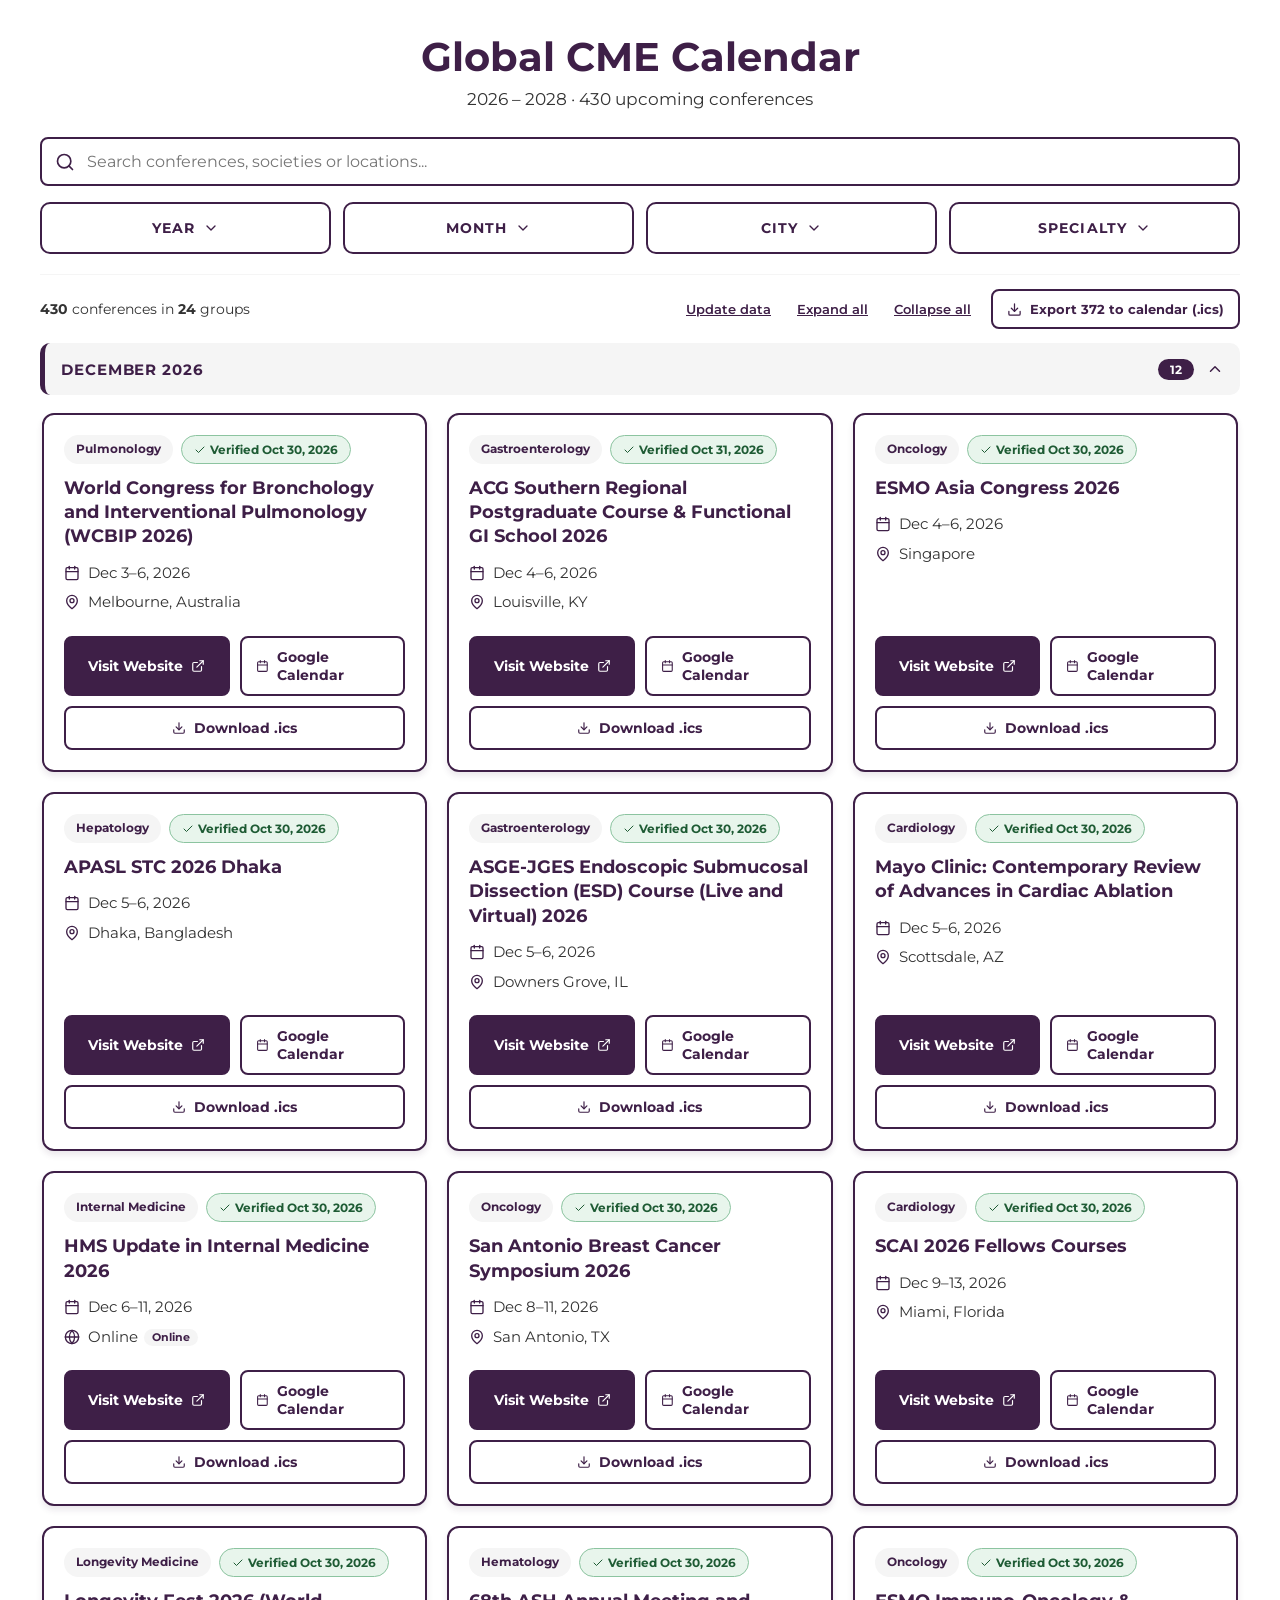
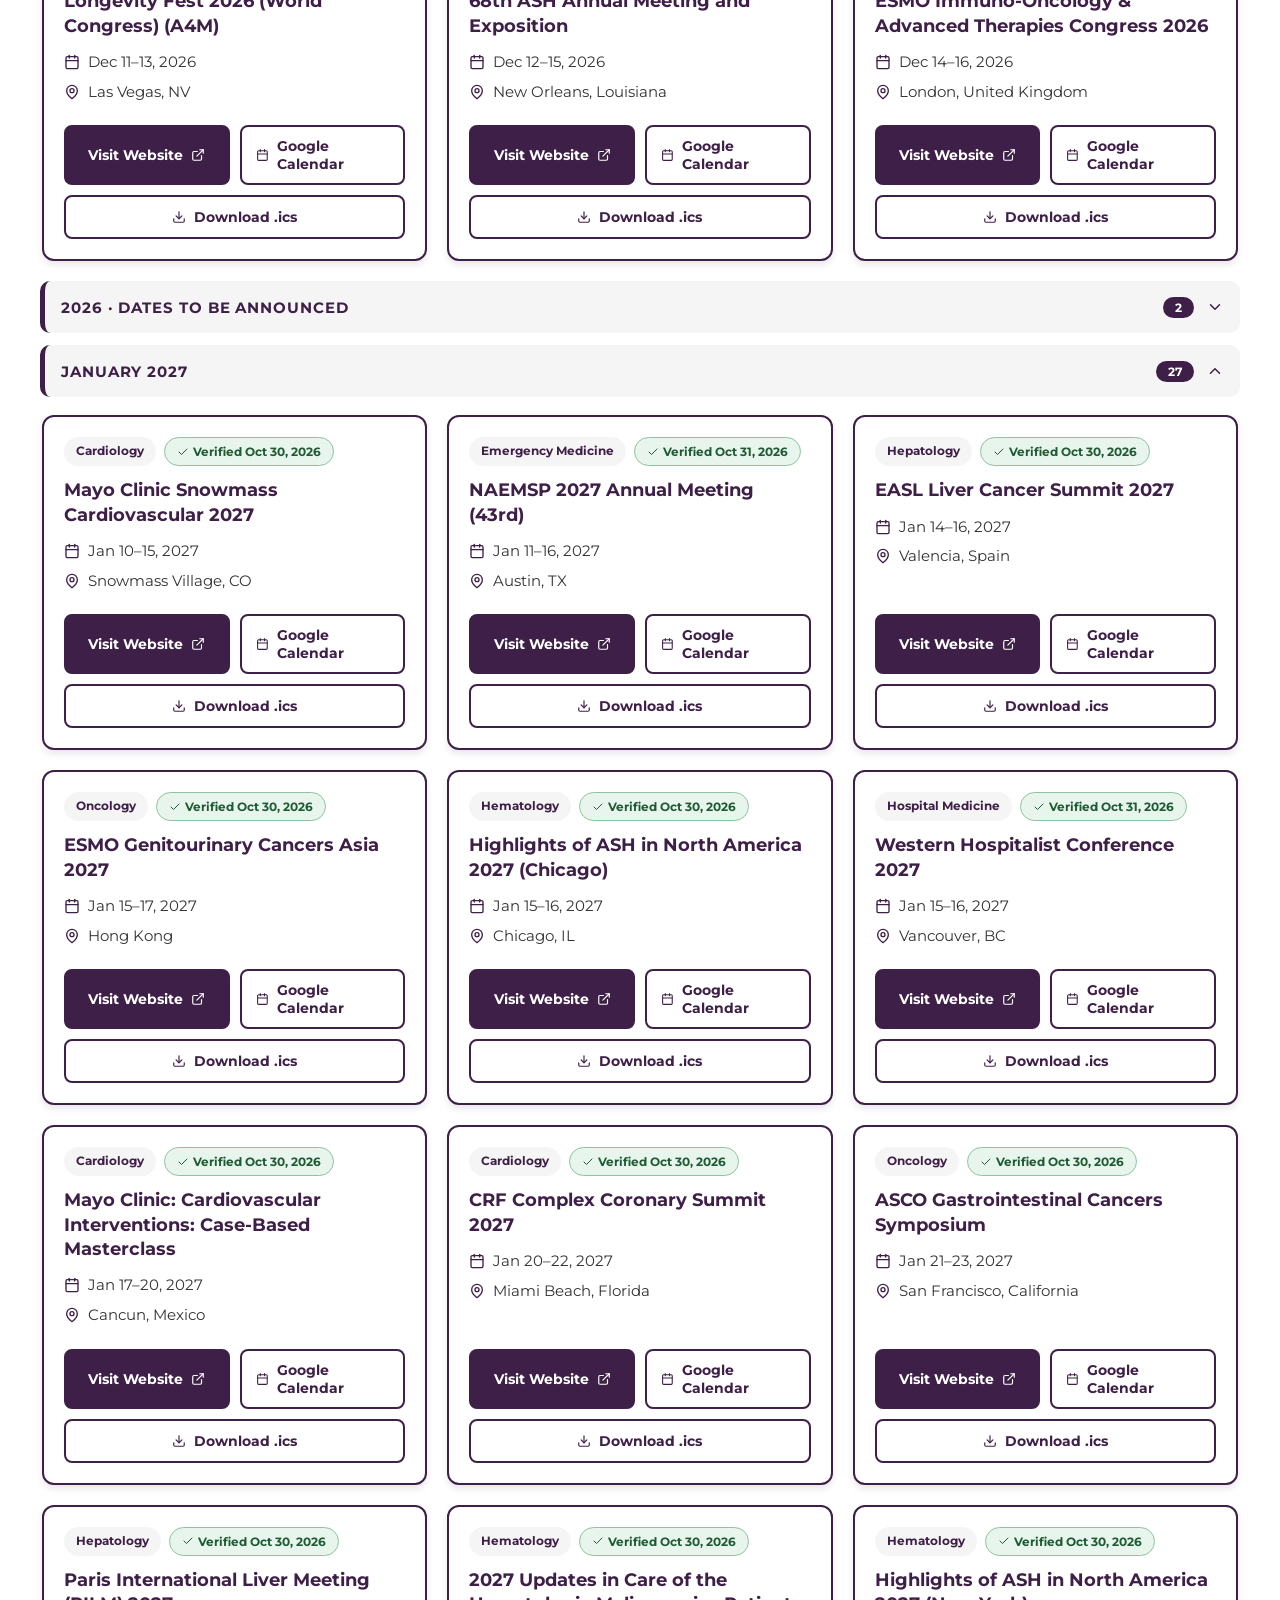
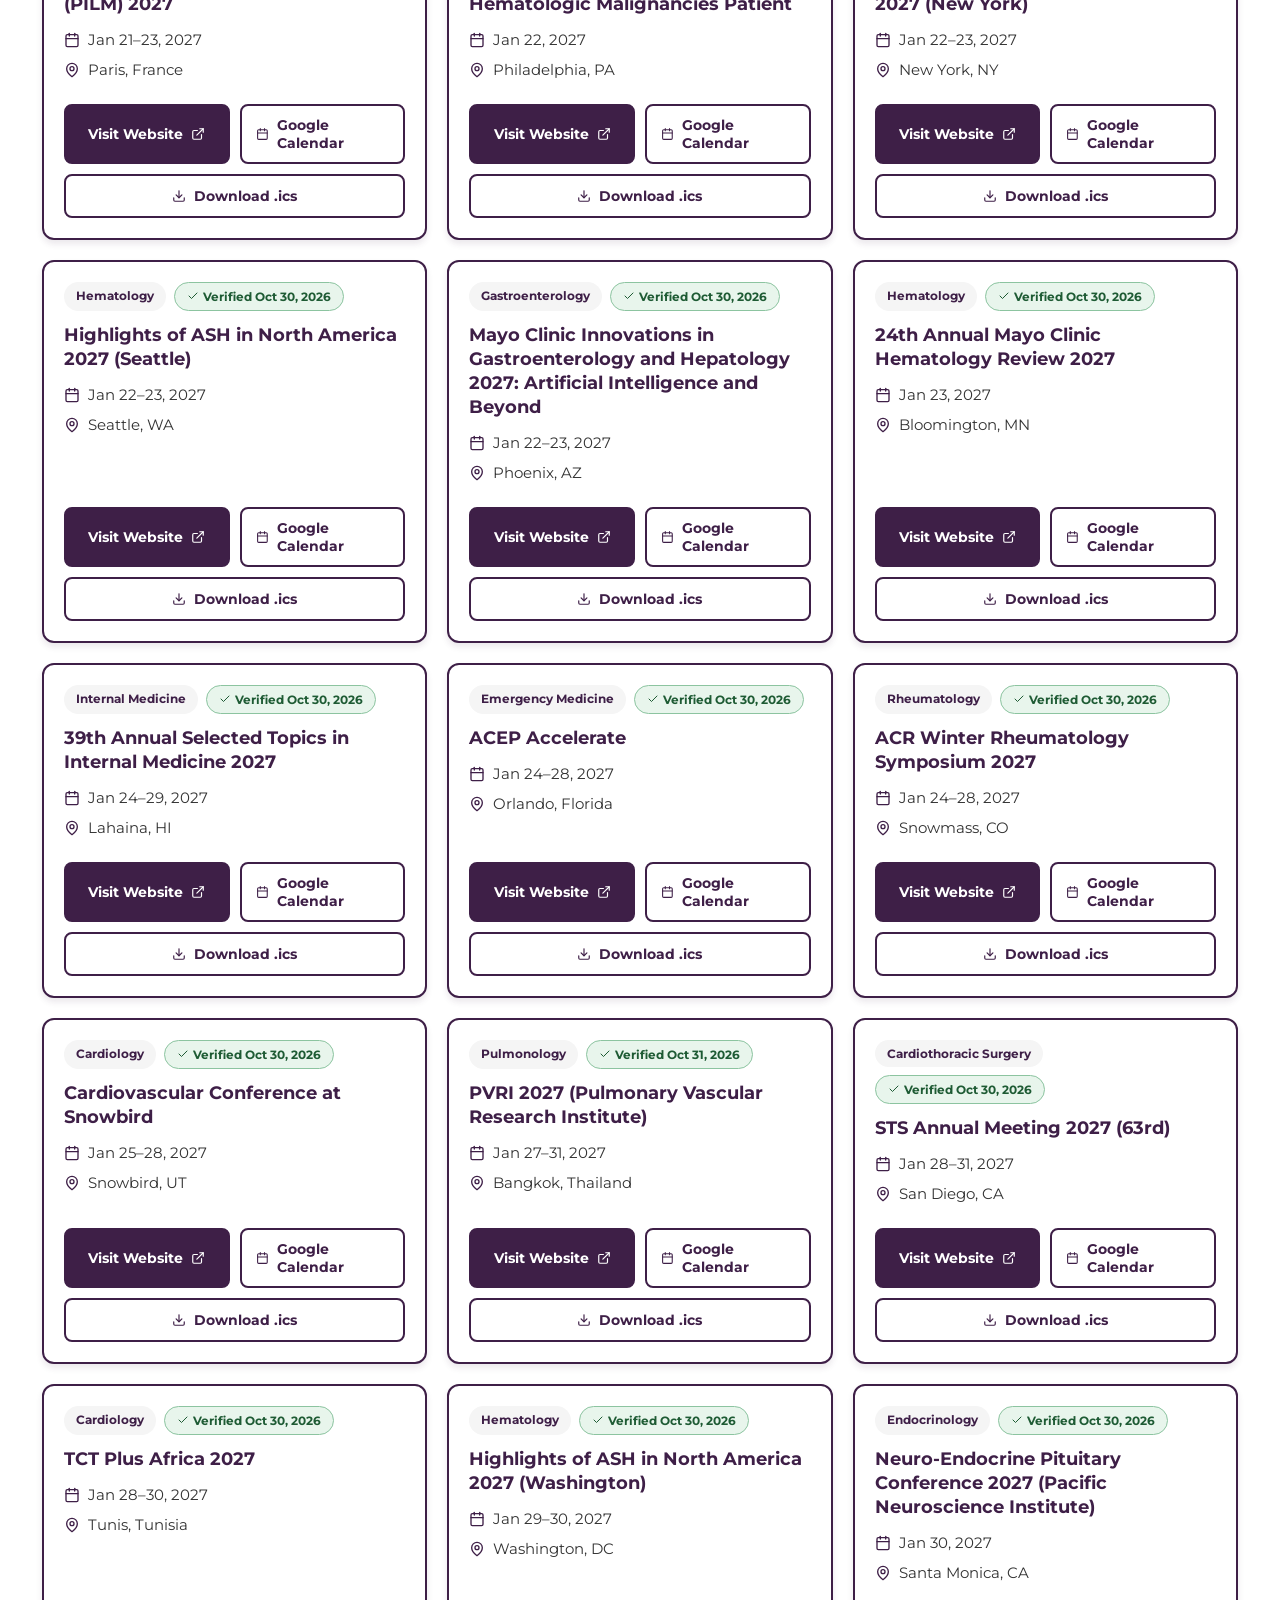
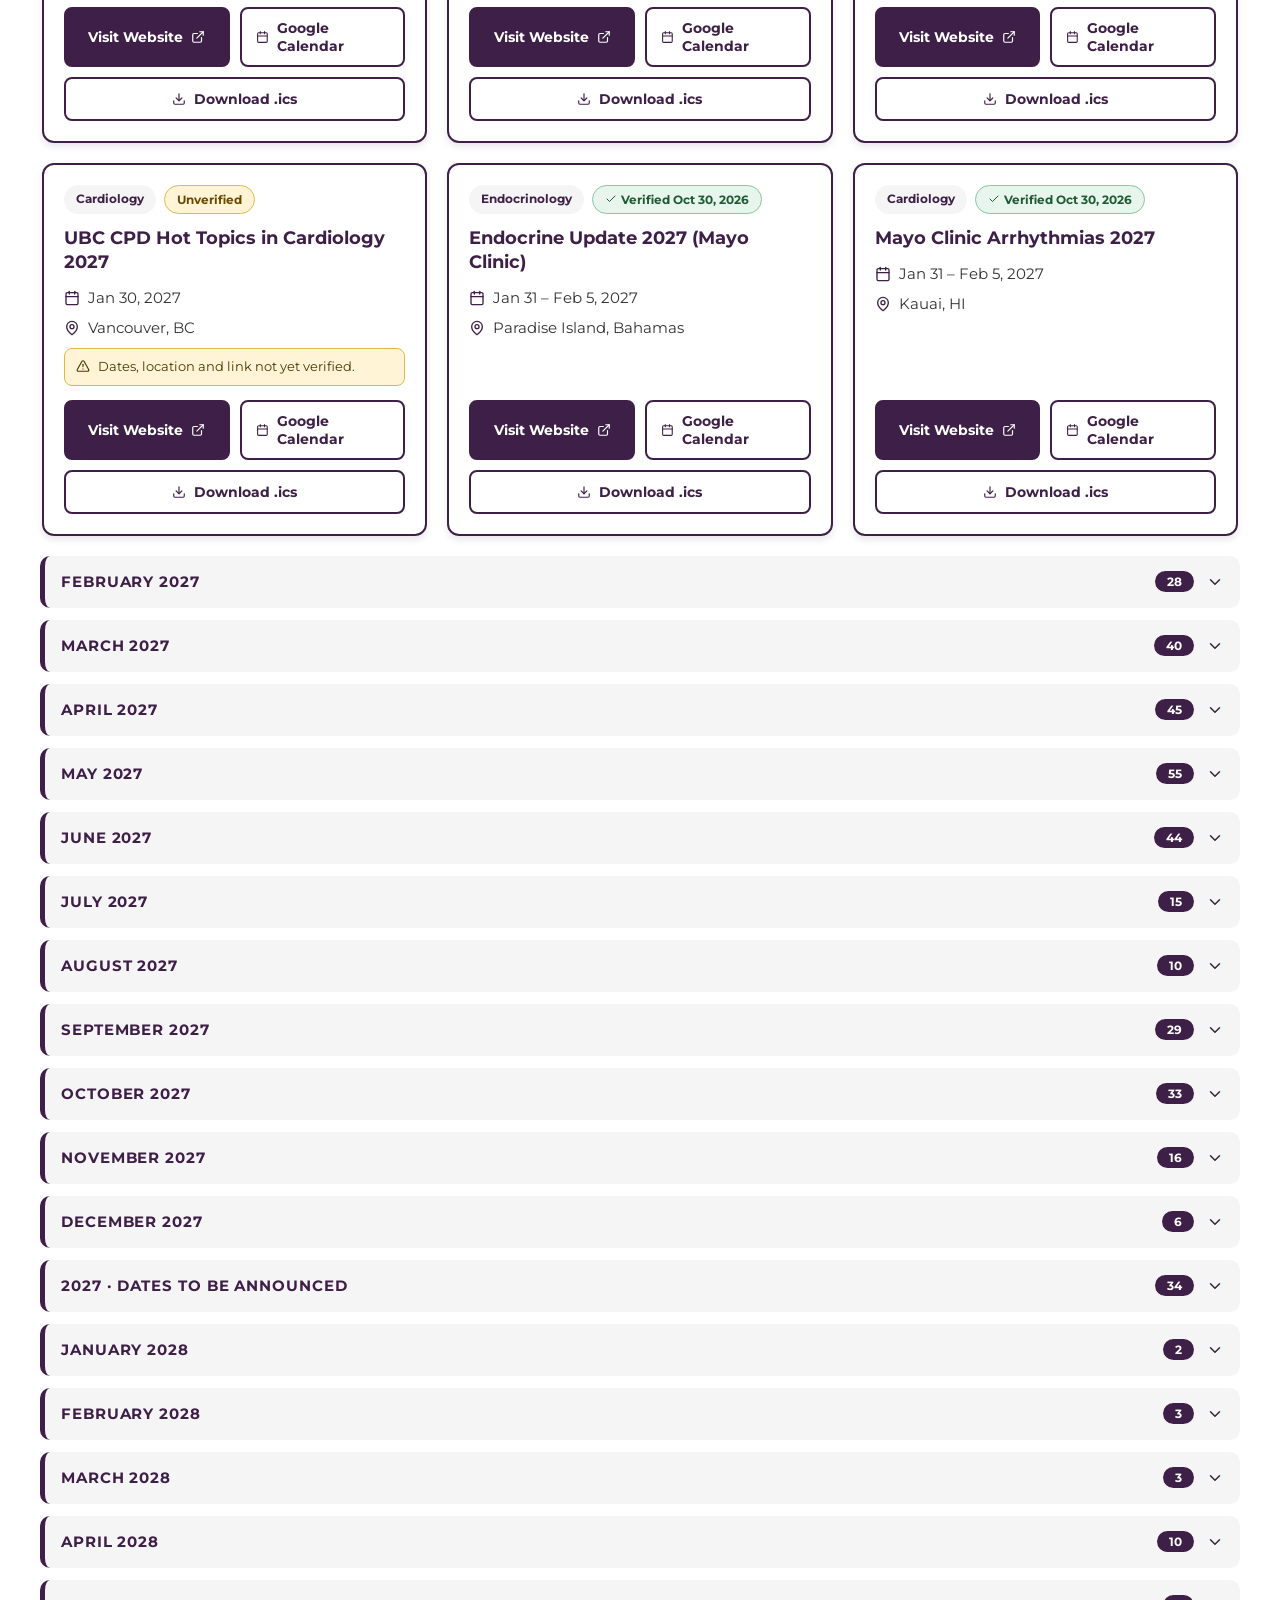
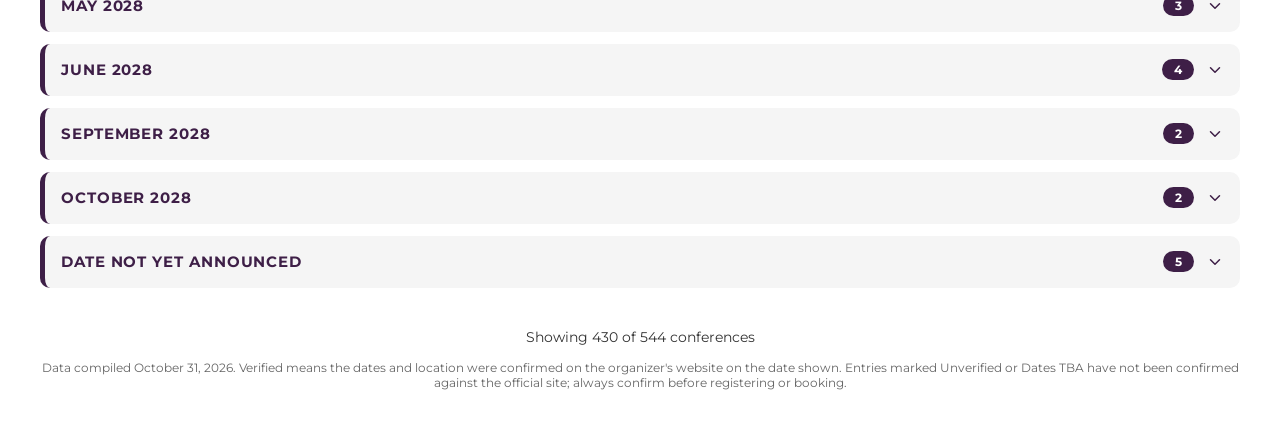
==== index.html @ 7f22928b "Initial PWA build, data compiled 2026-10-31 Co-Authored-By: Claude Sonnet 5.5 <noreply@anthropic.com" ====
<!doctype html>
<html lang="en"><head><meta charset="utf-8">
<meta name="viewport" content="width=device-width, initial-scale=1, viewport-fit=cover">
<title>Global CME Calendar</title>
<meta name="theme-color" content="#3E1F47">
<link rel="manifest" href="manifest.webmanifest">
<link rel="icon" href="icon-192.png">
<link rel="apple-touch-icon" href="icon-192.png">
<link rel="preconnect" href="https://fonts.googleapis.com"><link rel="preconnect" href="https://fonts.gstatic.com" crossorigin>
<link rel="stylesheet" href="https://fonts.googleapis.com/css2?family=Montserrat:wght@400;600;700&display=swap">
<style>html,body{margin:0;background:#fff}</style></head>
<body><div id="root"></div><script src="app.js?v=2026-10-31"></script>
<script>if('serviceWorker' in navigator){window.addEventListener('load',function(){navigator.serviceWorker.register('sw.js').catch(function(){})})}</script>
</body></html>
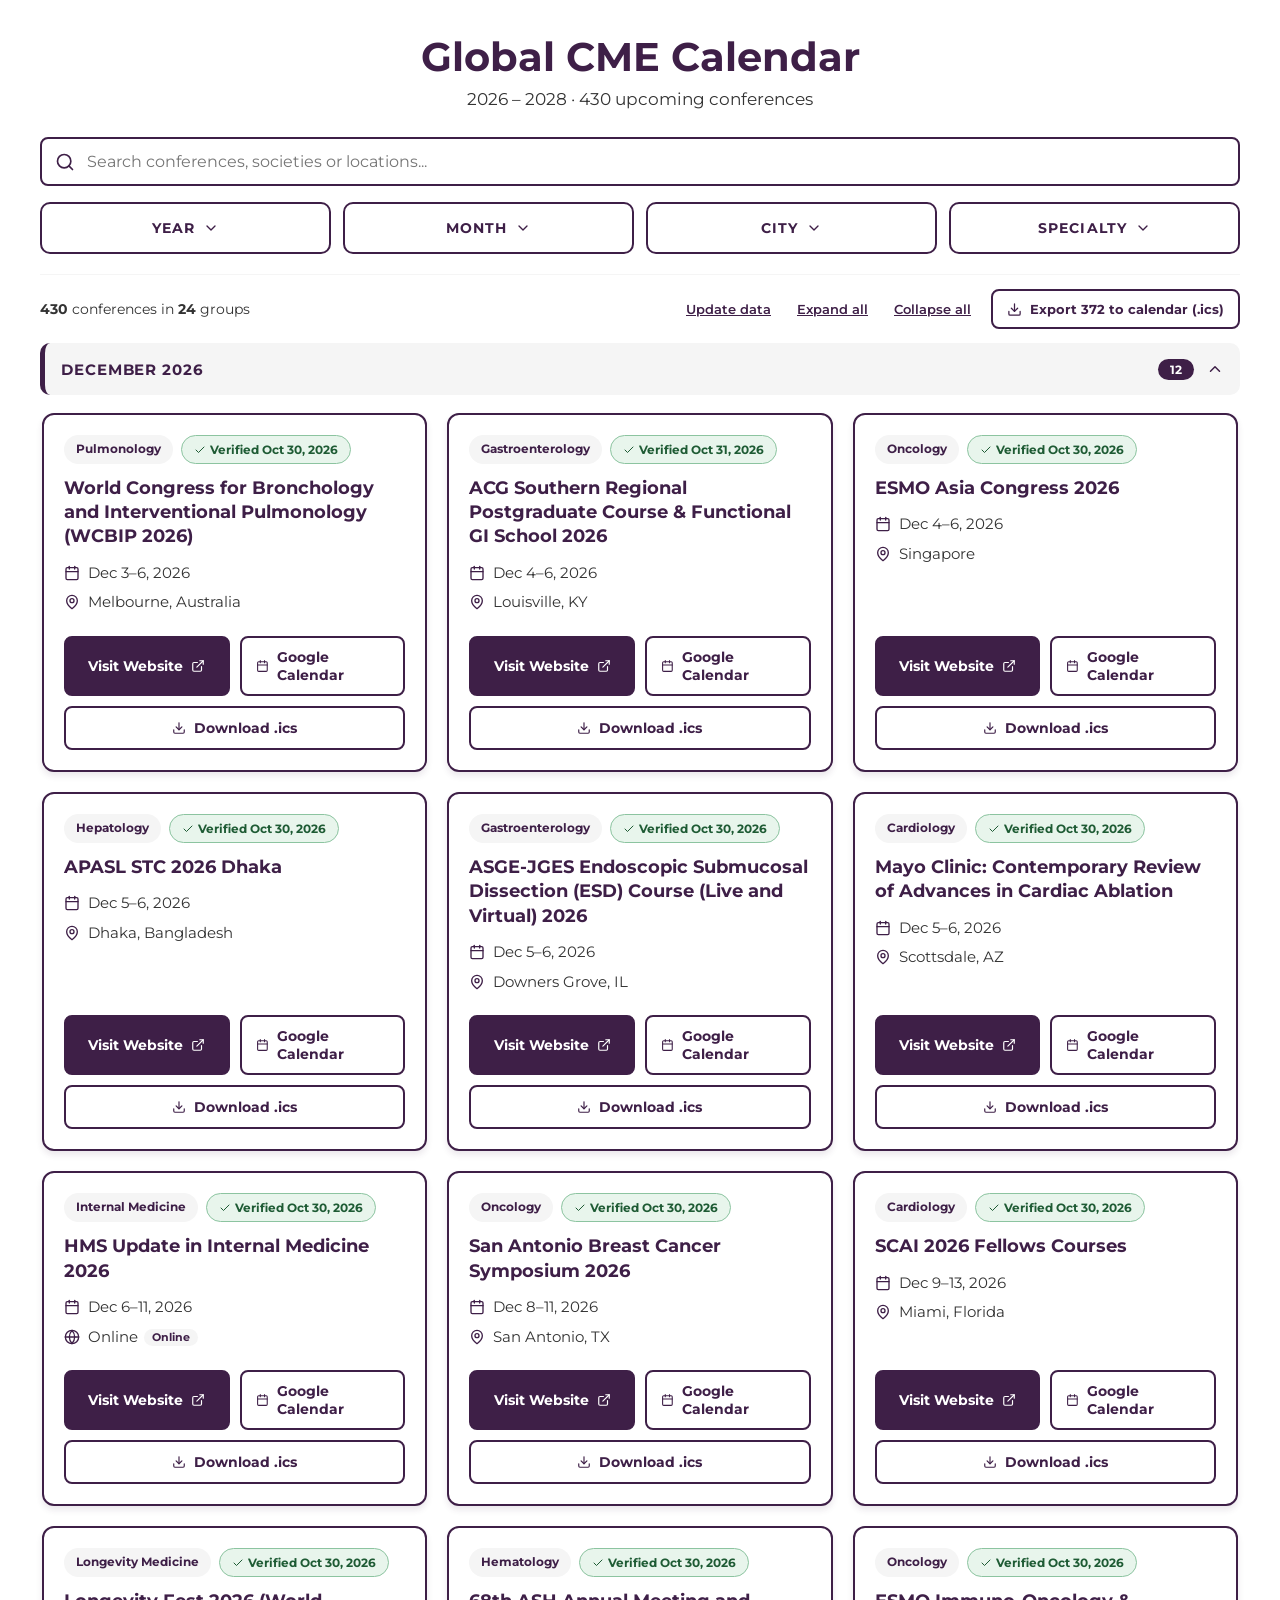
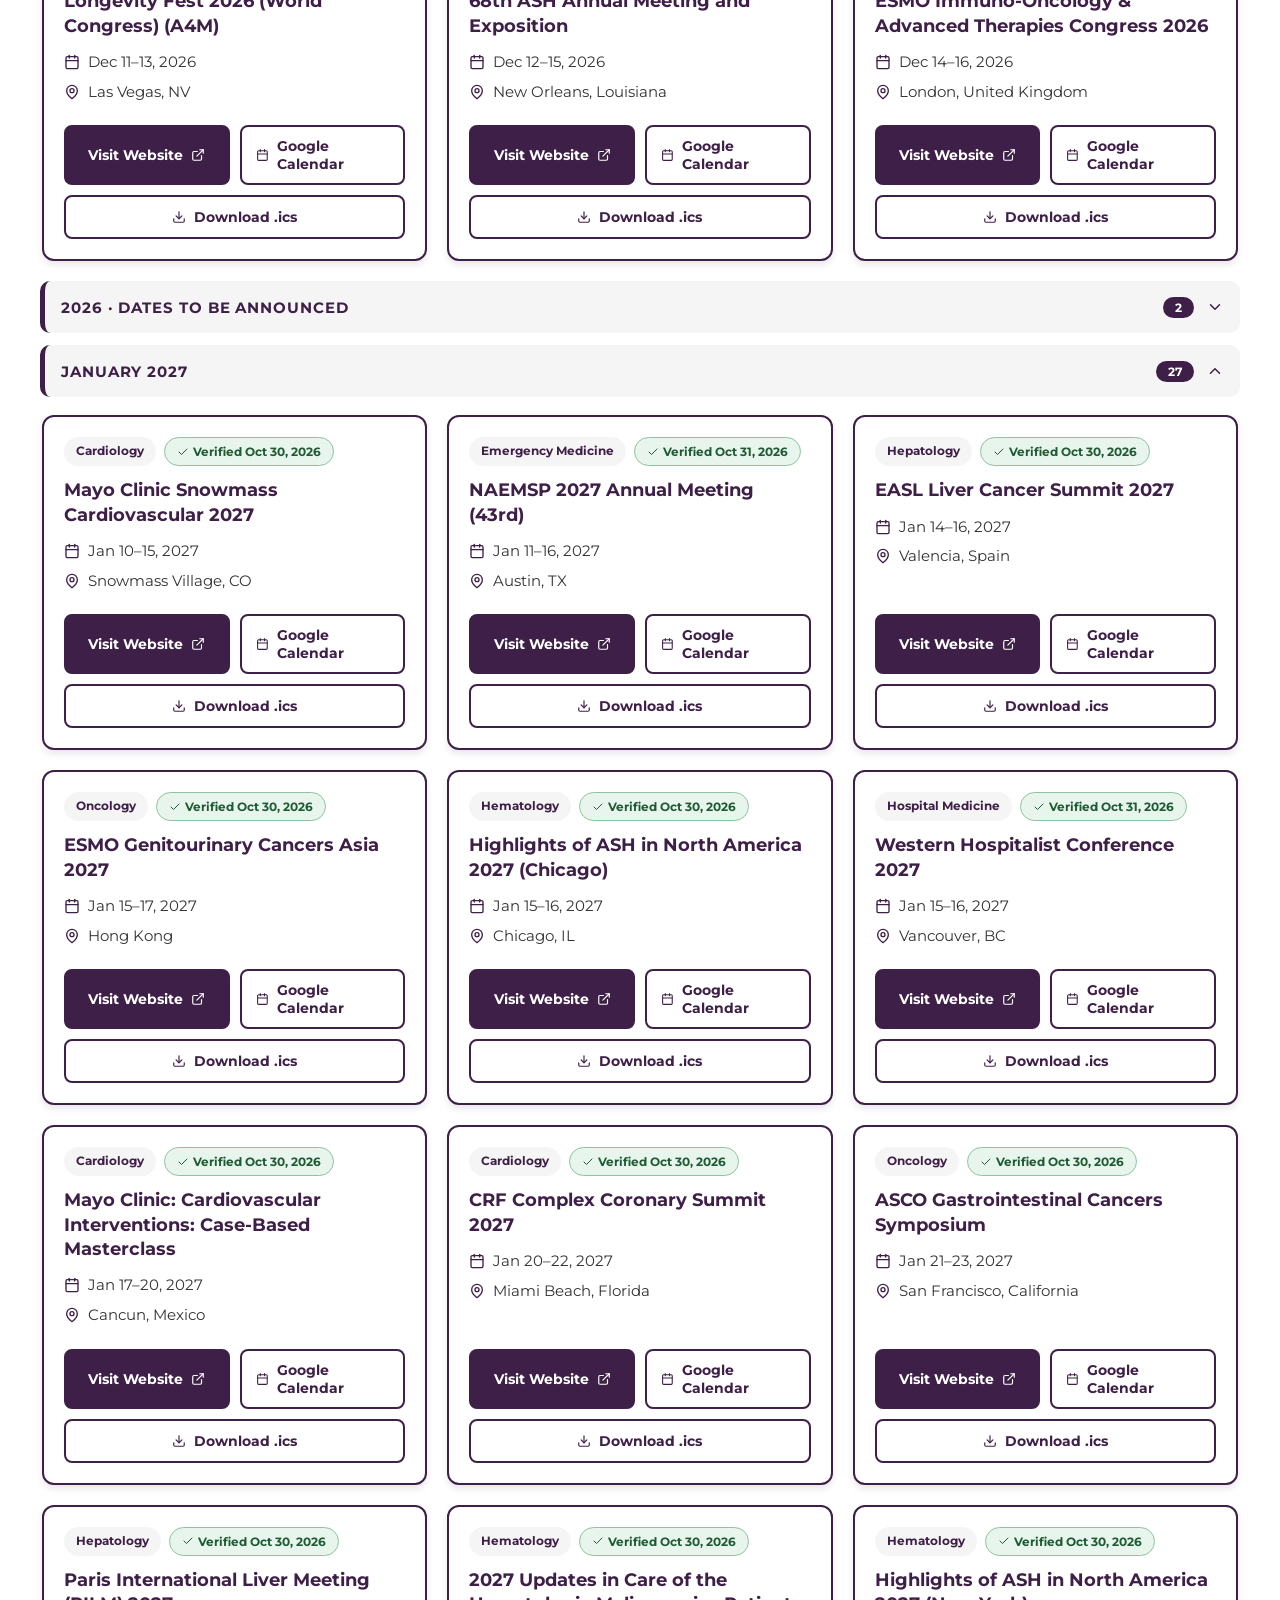
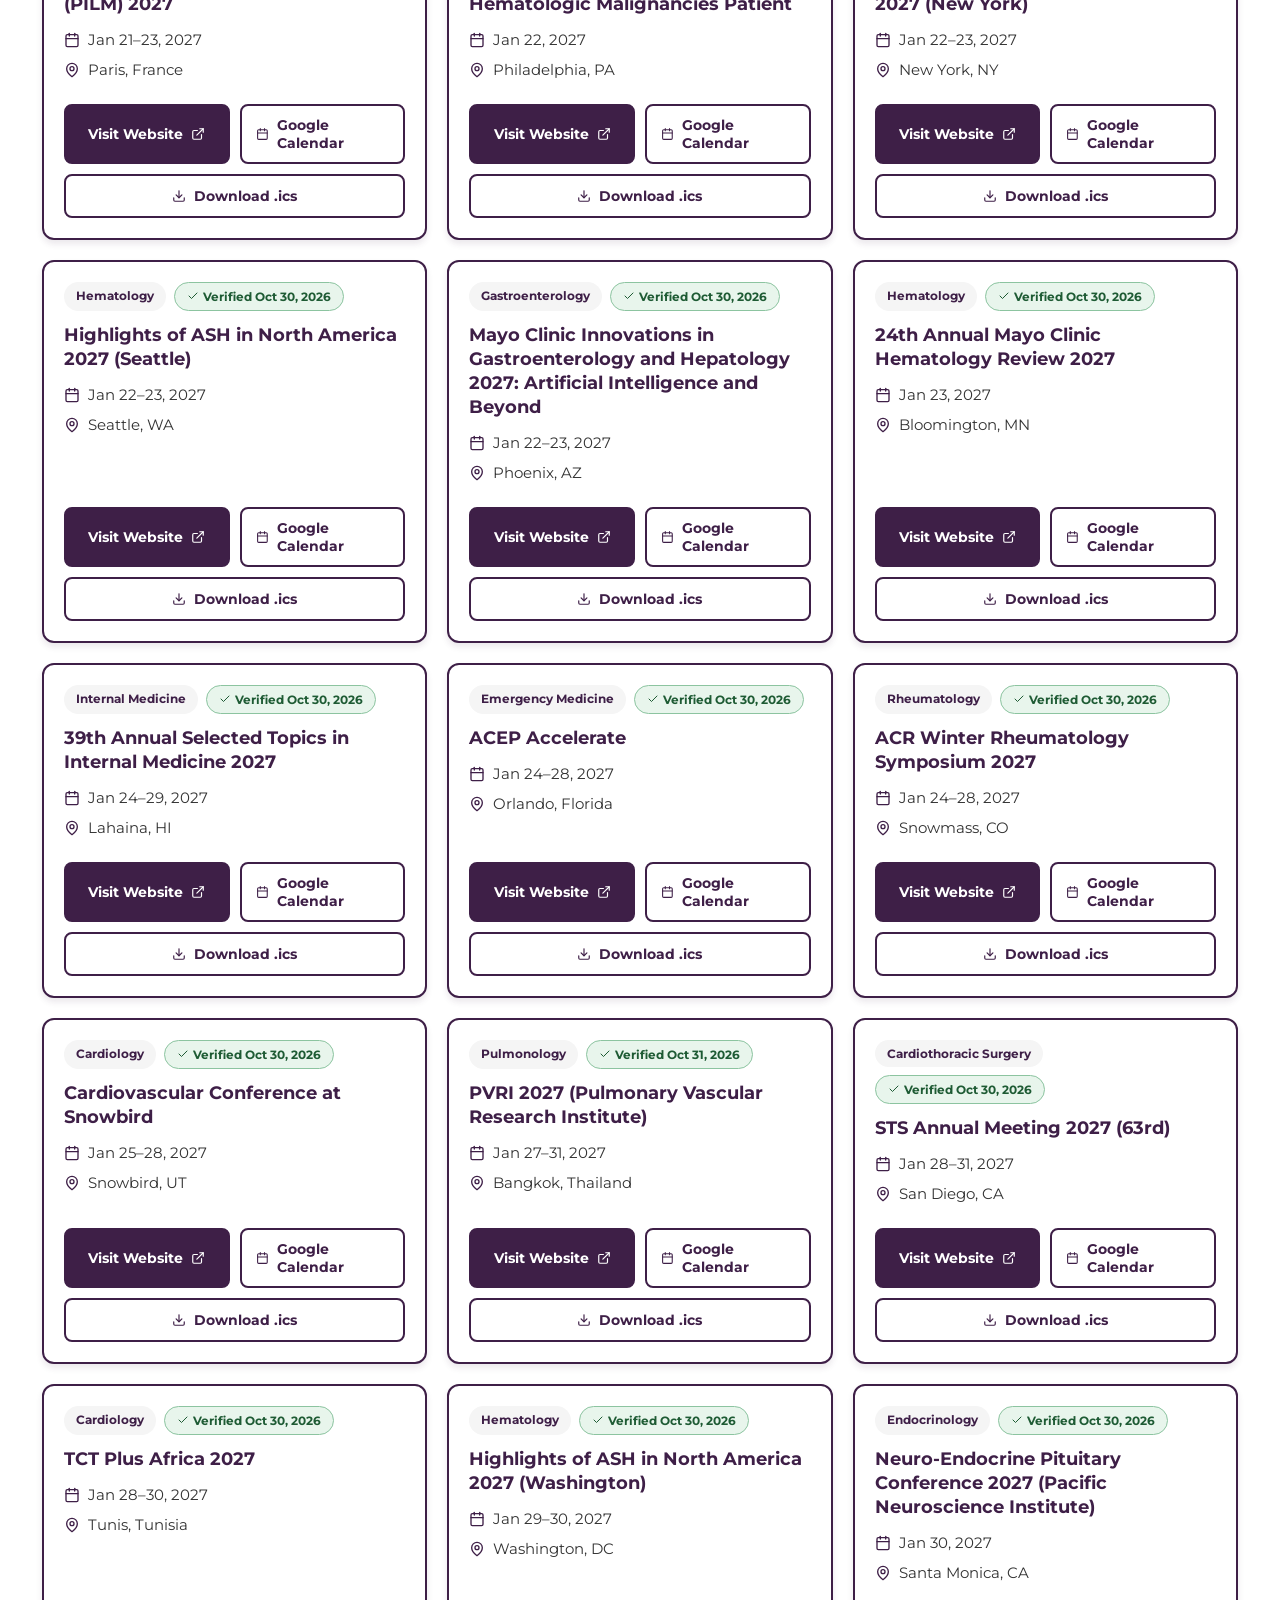
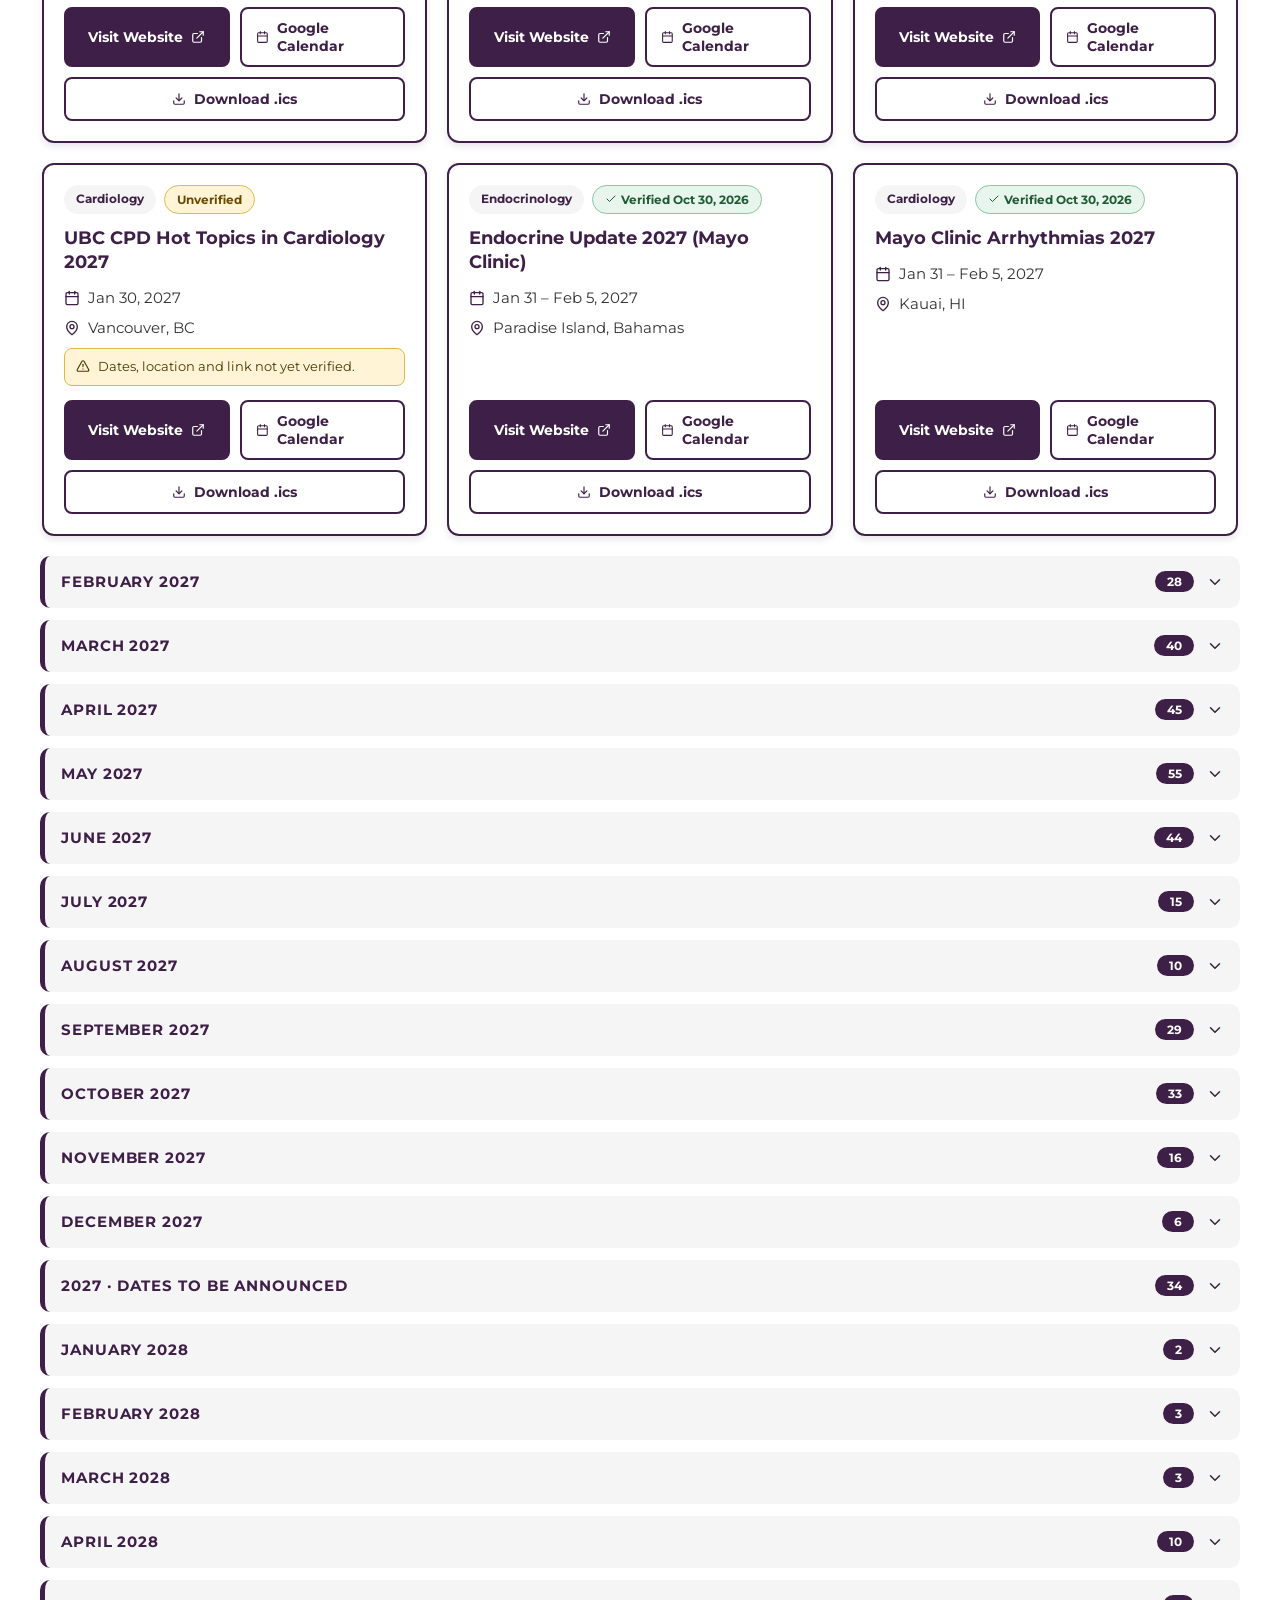
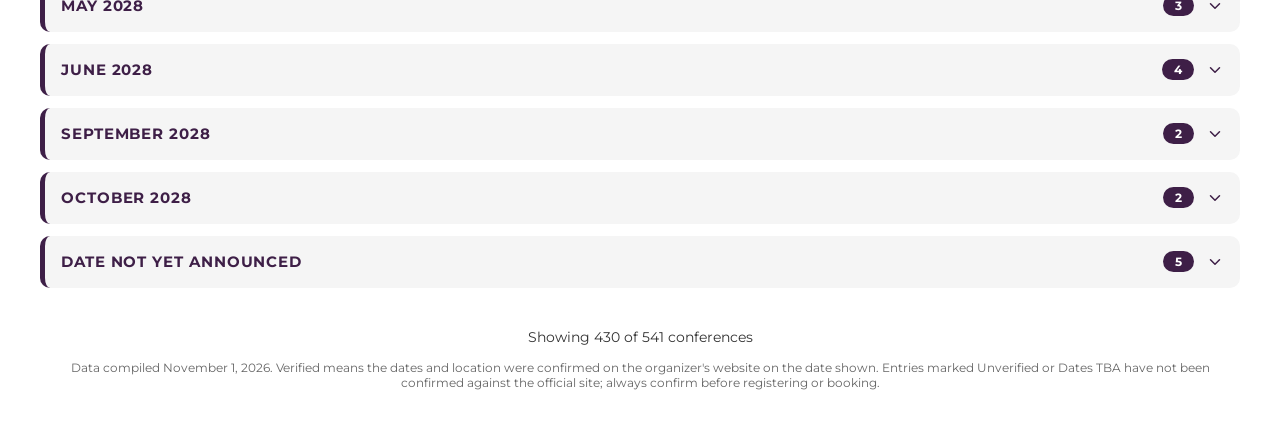
==== commit b0dab748: "Monthly update 2026-11-01: verify Hypertension Canada, prune 3 ended series, rebuild site Co-Authore" ====
--- a/index.html
+++ b/index.html
@@ -9,6 +9,6 @@
 <link rel="preconnect" href="https://fonts.googleapis.com"><link rel="preconnect" href="https://fonts.gstatic.com" crossorigin>
 <link rel="stylesheet" href="https://fonts.googleapis.com/css2?family=Montserrat:wght@400;600;700&display=swap">
 <style>html,body{margin:0;background:#fff}</style></head>
-<body><div id="root"></div><script src="app.js?v=2026-10-31"></script>
+<body><div id="root"></div><script src="app.js?v=2026-11-01"></script>
 <script>if('serviceWorker' in navigator){window.addEventListener('load',function(){navigator.serviceWorker.register('sw.js').catch(function(){})})}</script>
 </body></html>
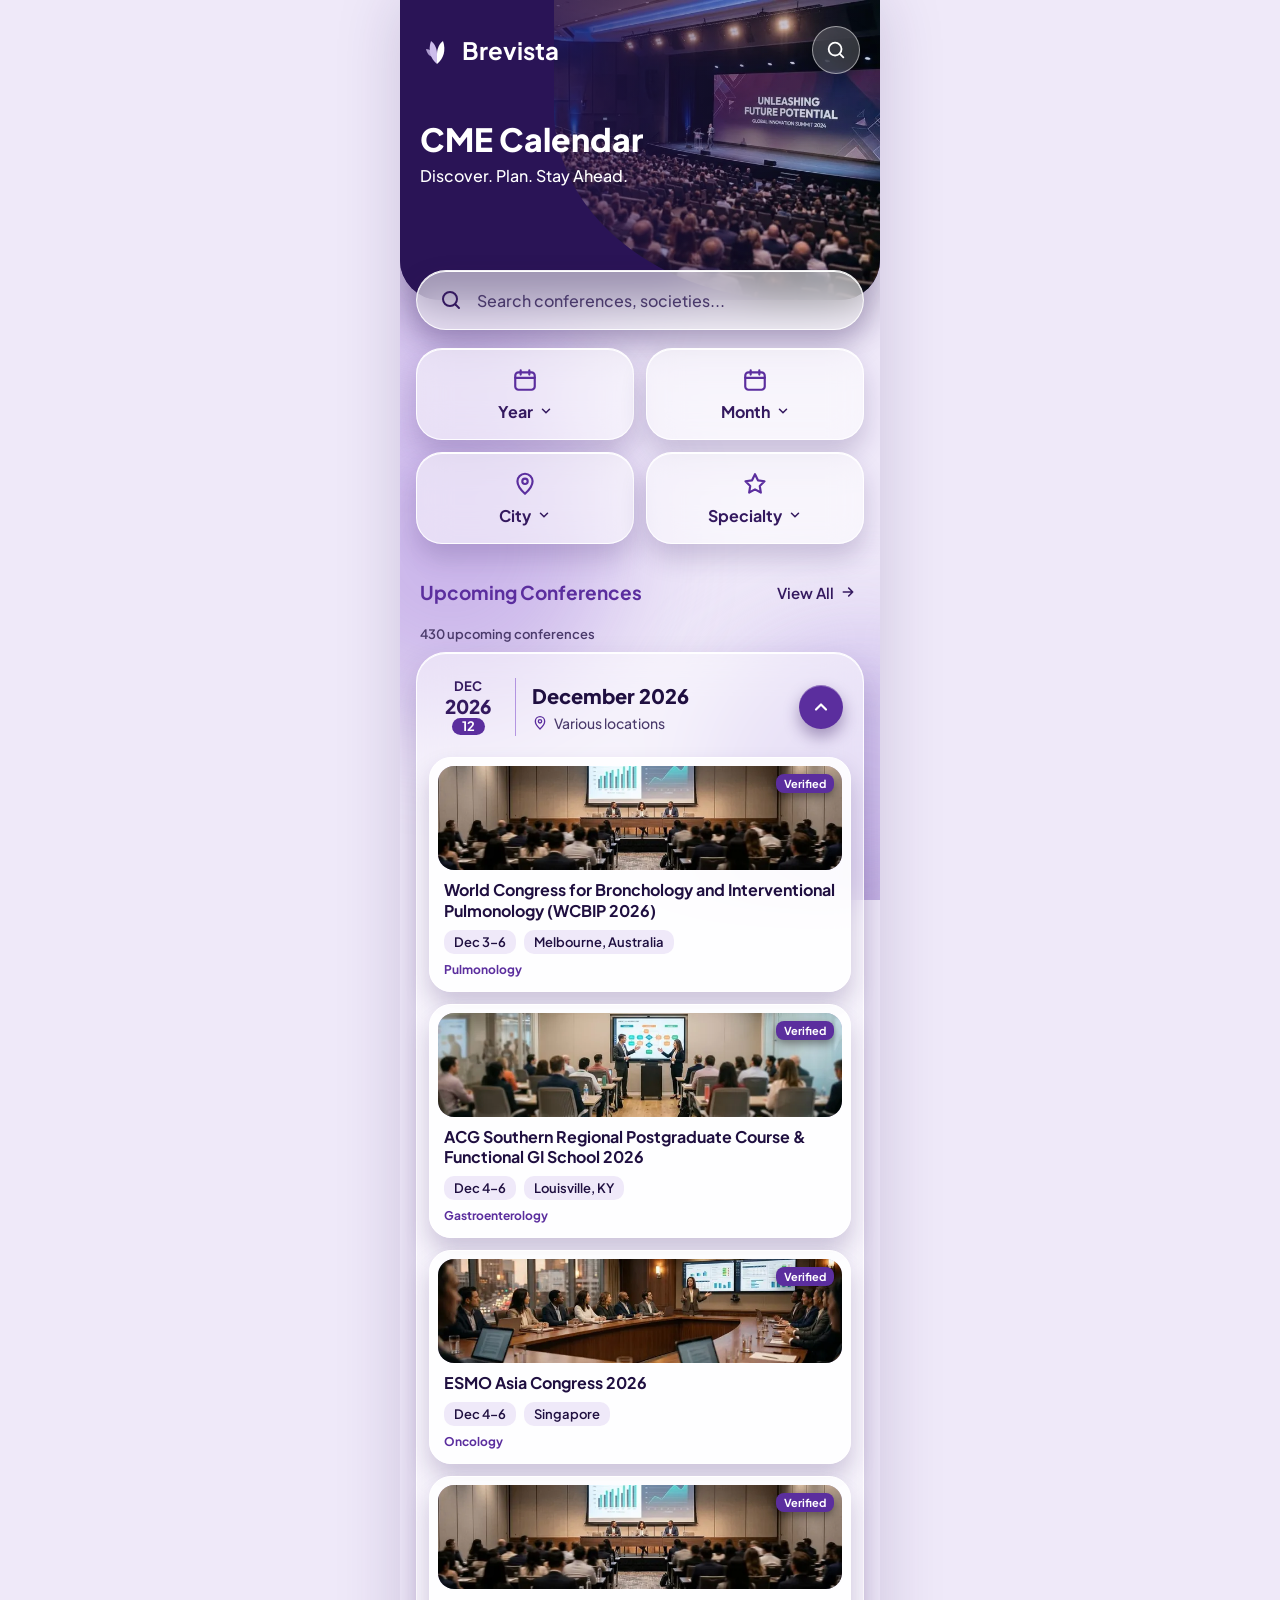
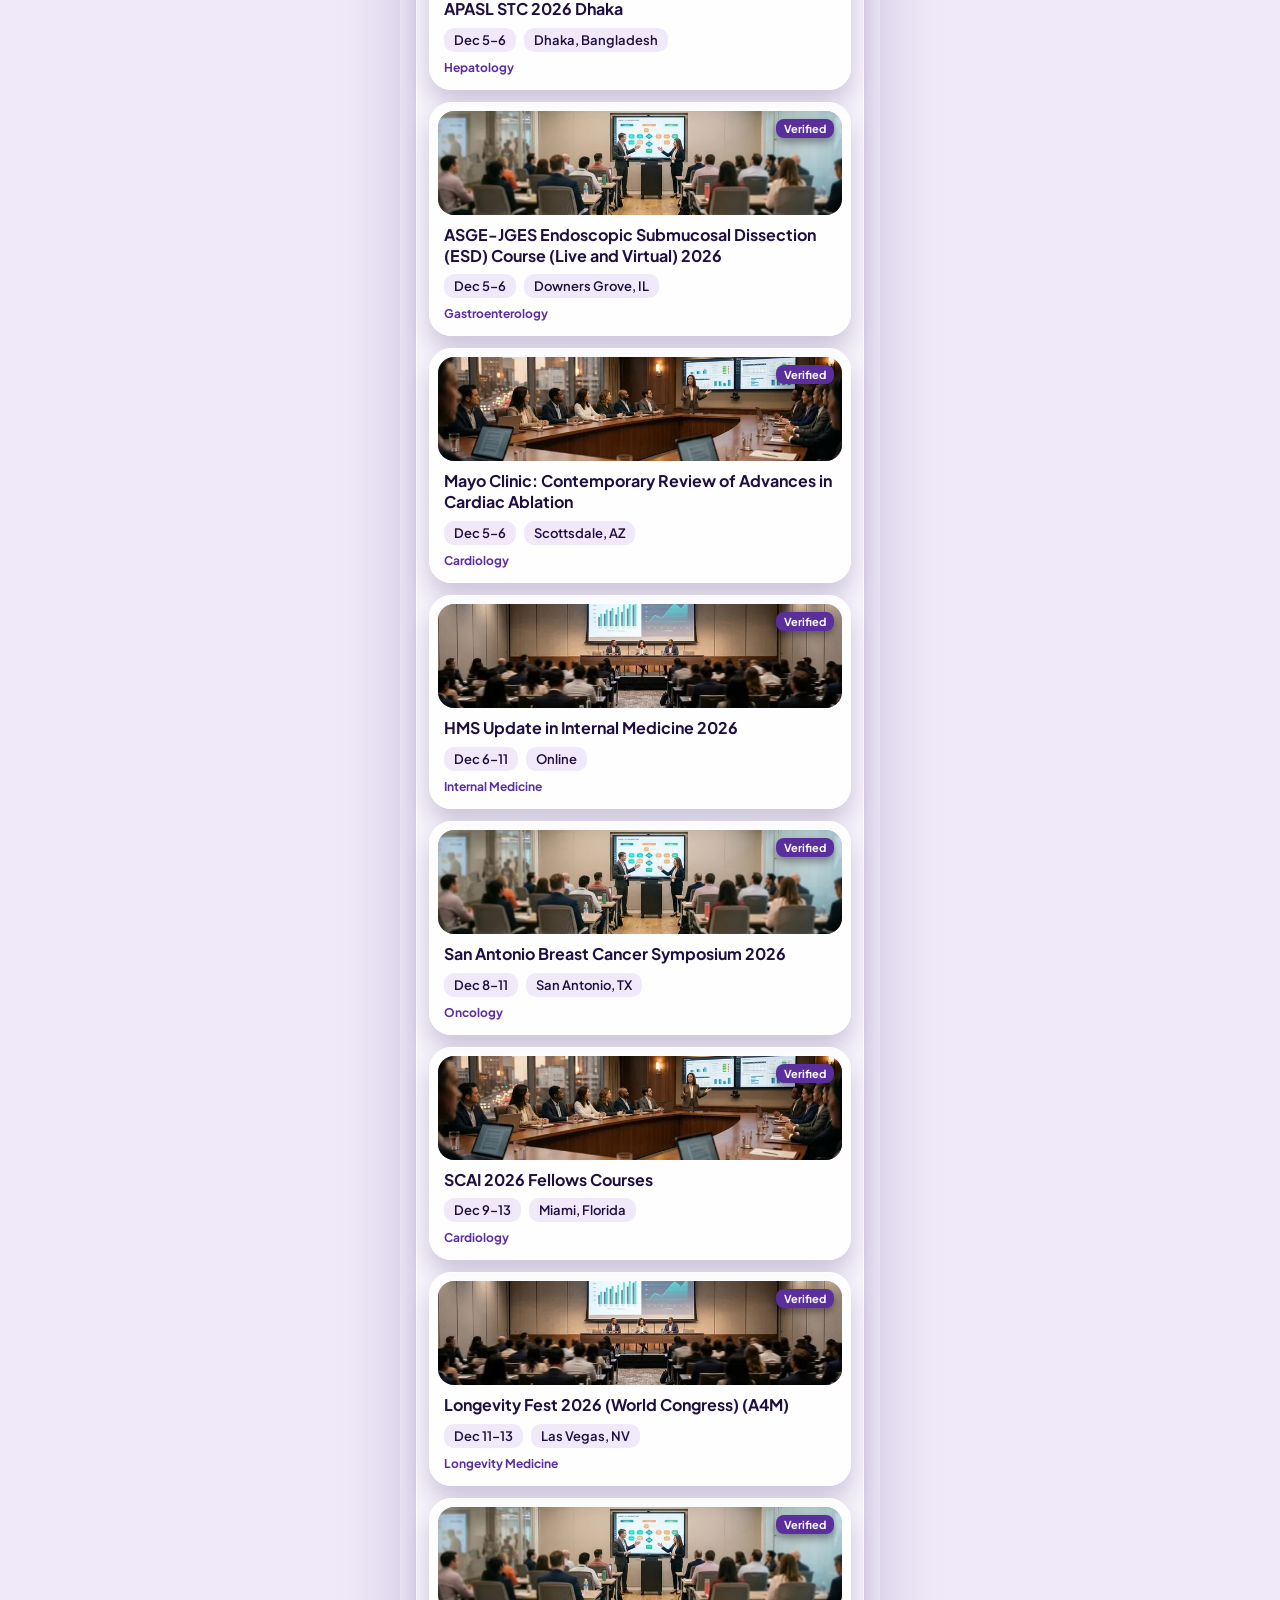
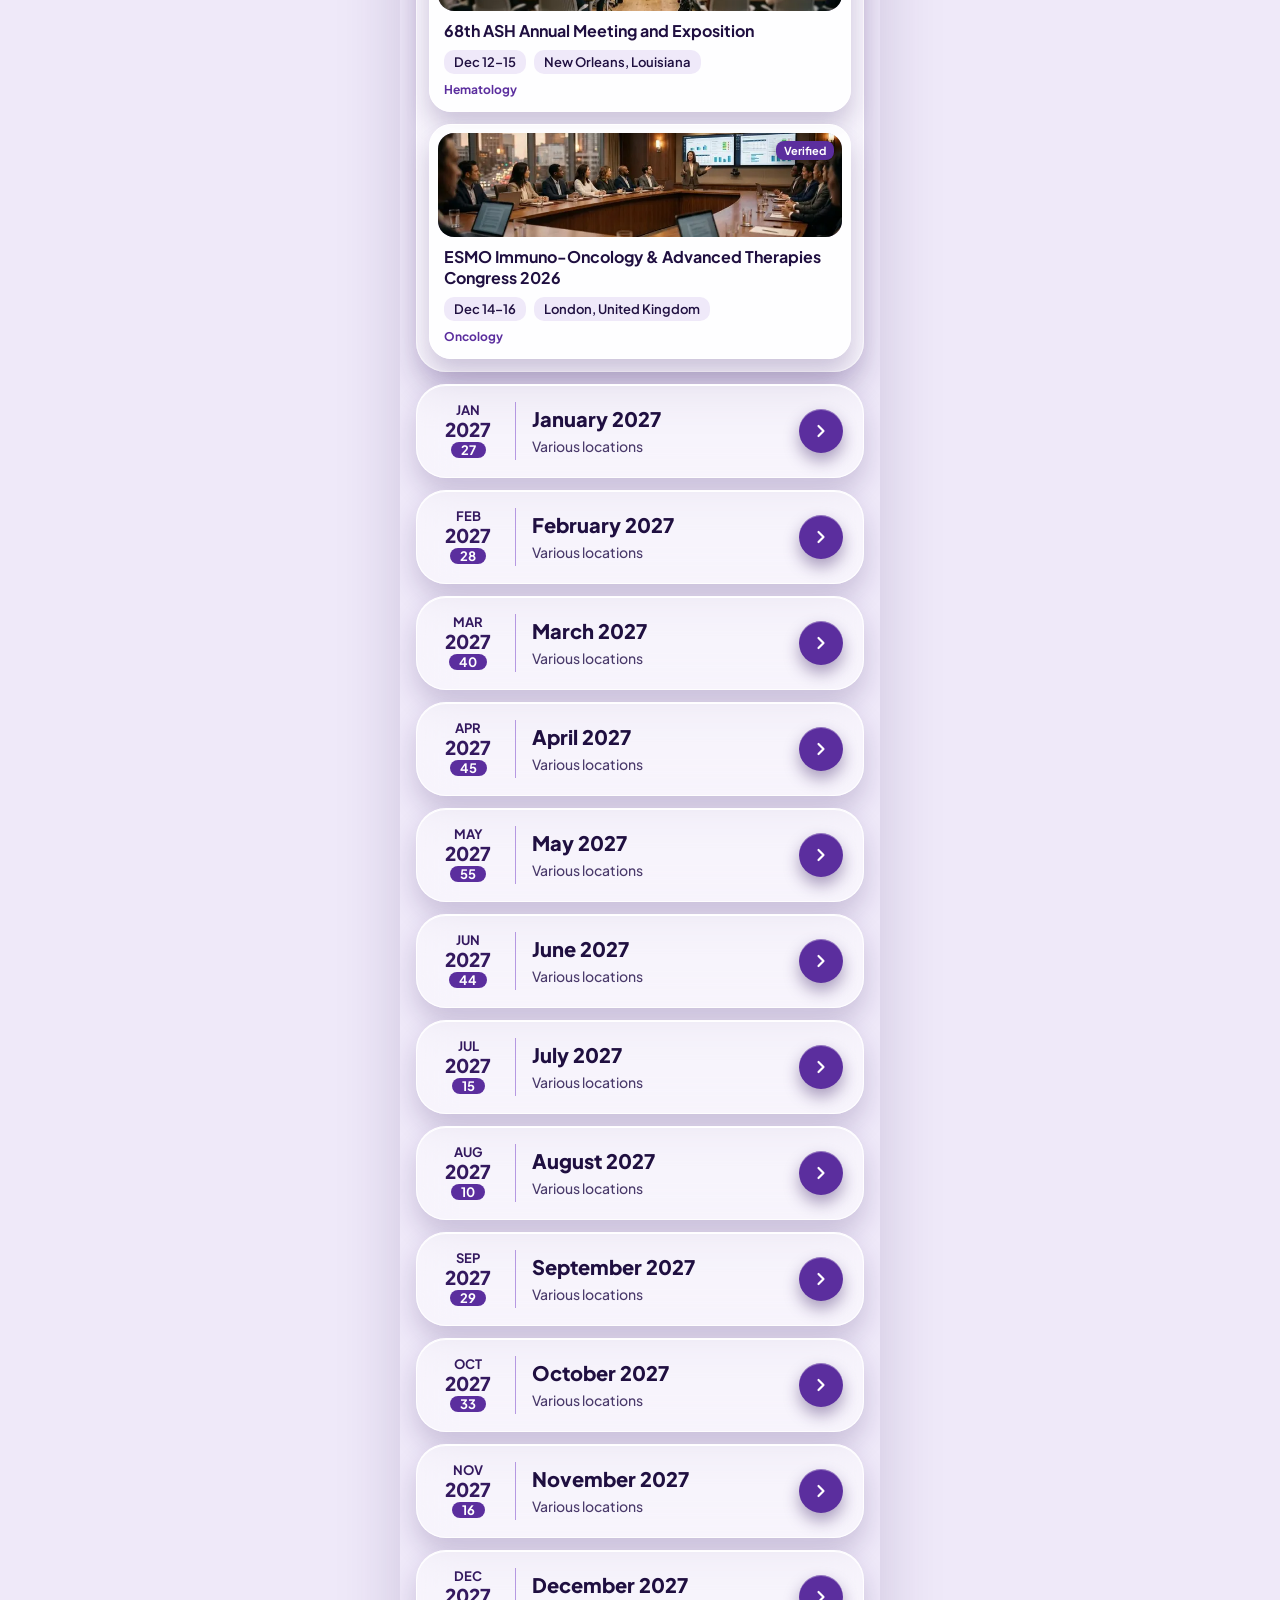
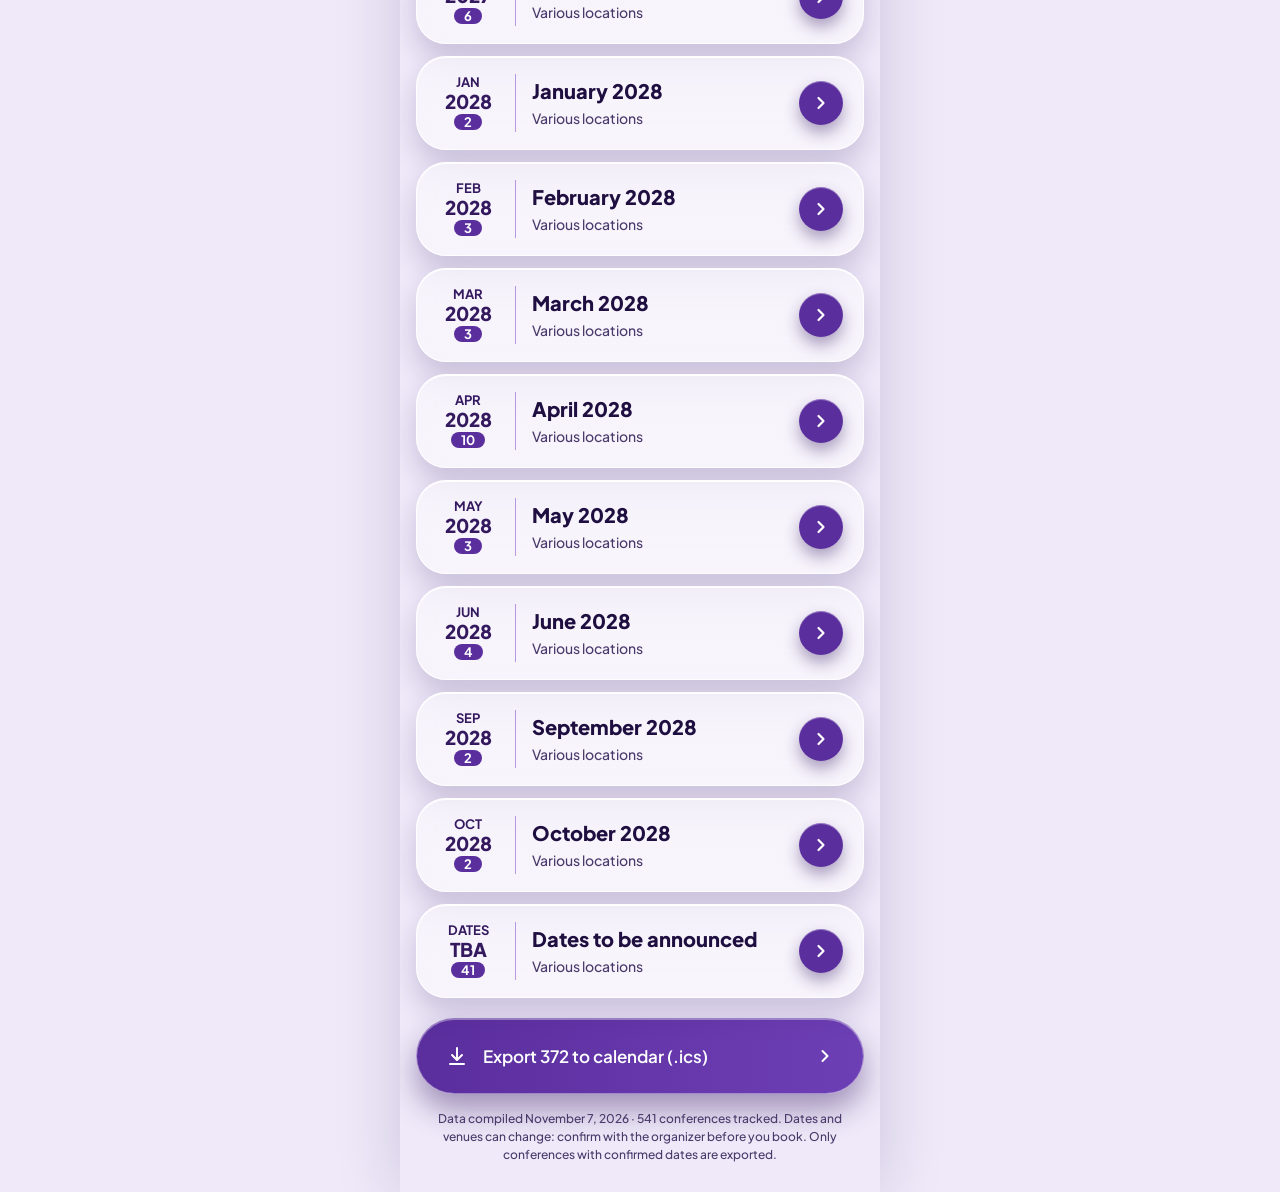
==== commit 675a0764: "Ship Design E PWA (plain JS, offline, ICS export) and wire it into the monthly update flow Replaces " ====
--- a/index.html
+++ b/index.html
@@ -1,14 +1,83 @@
 <!doctype html>
-<html lang="en"><head><meta charset="utf-8">
+<html lang="en">
+<head>
+<meta charset="utf-8">
 <meta name="viewport" content="width=device-width, initial-scale=1, viewport-fit=cover">
-<title>Global CME Calendar</title>
-<meta name="theme-color" content="#3E1F47">
+<title>Brevista CME Calendar</title>
+<meta name="description" content="A verified calendar of upcoming CME conferences worldwide. Search, filter and export to your calendar.">
+<meta name="theme-color" content="#34195F">
+<meta name="apple-mobile-web-app-capable" content="yes">
+<meta name="mobile-web-app-capable" content="yes">
+<meta name="apple-mobile-web-app-status-bar-style" content="black-translucent">
+<meta name="apple-mobile-web-app-title" content="CME Calendar">
 <link rel="manifest" href="manifest.webmanifest">
 <link rel="icon" href="icon-192.png">
 <link rel="apple-touch-icon" href="icon-192.png">
-<link rel="preconnect" href="https://fonts.googleapis.com"><link rel="preconnect" href="https://fonts.gstatic.com" crossorigin>
-<link rel="stylesheet" href="https://fonts.googleapis.com/css2?family=Montserrat:wght@400;600;700&display=swap">
-<style>html,body{margin:0;background:#fff}</style></head>
-<body><div id="root"></div><script src="app.js?v=2026-11-01"></script>
-<script>if('serviceWorker' in navigator){window.addEventListener('load',function(){navigator.serviceWorker.register('sw.js').catch(function(){})})}</script>
-</body></html>+<link rel="preload" href="fonts/pjs-700.woff2" as="font" type="font/woff2" crossorigin>
+<link rel="preload" href="img/stage.webp" as="image" type="image/webp">
+<link rel="stylesheet" href="styles.css">
+</head>
+<body>
+<div class="orbs" aria-hidden="true"><div class="orb o1"></div><div class="orb o2"></div><div class="orb o3"></div><div class="orb o4"></div></div>
+<div class="app">
+  <header class="hero">
+    <img class="hero-img" src="img/stage.webp" width="1000" height="545" alt="" fetchpriority="high" decoding="async">
+    <div class="hero-shade"></div>
+    <div class="hero-top">
+      <div class="brand">
+        <svg width="34" height="34" viewBox="0 0 34 34" fill="none" aria-hidden="true"><path d="M17 31C10 25 8 17 11 8c4 3 6 8 6 13z" fill="#CDBDEC"/><path d="M17 31c7-6 9-14 6-23-4 3-6 8-6 13z" fill="#fff"/><path d="M6 16c4 0 7 3 8 8-4 0-7-3-8-8z" fill="#CDBDEC" opacity=".8"/></svg>
+        Brevista
+      </div>
+      <button class="round-glass" id="heroSearch" type="button" aria-label="Go to search"><svg width="22" height="22" viewBox="0 0 24 24" fill="none" stroke="#fff" stroke-width="2" stroke-linecap="round" aria-hidden="true"><circle cx="11" cy="11" r="7"/><path d="M20 20l-3.5-3.5"/></svg></button>
+    </div>
+    <div class="hero-copy">
+      <h1>CME Calendar</h1>
+      <p>Discover. Plan. Stay Ahead.</p>
+    </div>
+  </header>
+
+  <main>
+    <div class="search-wrap" role="search">
+      <label for="q" class="sr">Search conferences, societies, cities and specialties</label>
+      <div class="search" id="searchBox">
+        <svg width="24" height="24" viewBox="0 0 24 24" fill="none" stroke="#34195F" stroke-width="2" stroke-linecap="round" aria-hidden="true"><circle cx="11" cy="11" r="7"/><path d="M20 20l-3.5-3.5"/></svg>
+        <input id="q" type="search" inputmode="search" enterkeyhint="search" autocomplete="off" autocapitalize="off" spellcheck="false" placeholder="Search conferences, societies...">
+        <button class="clear" id="clearQ" type="button" aria-label="Clear search"><svg width="18" height="18" viewBox="0 0 24 24" fill="none" stroke="#34195F" stroke-width="2.4" stroke-linecap="round" aria-hidden="true"><path d="M6 6l12 12M18 6L6 18"/></svg></button>
+      </div>
+    </div>
+
+    <div class="filters" id="filters"></div>
+
+    <div class="up-head">
+      <h2 id="upHead">Upcoming Conferences</h2>
+      <button class="linkbtn" id="viewAll" type="button">View All <svg width="16" height="16" viewBox="0 0 24 24" fill="none" stroke="#34195F" stroke-width="2.4" stroke-linecap="round" stroke-linejoin="round" aria-hidden="true"><path d="M5 12h14M13 6l6 6-6 6"/></svg></button>
+    </div>
+    <p class="summary" id="summary" aria-live="polite"></p>
+
+    <div class="months" id="months" aria-labelledby="upHead"></div>
+
+    <div class="export-wrap">
+      <button class="export" id="export" type="button">
+        <span><svg width="24" height="24" viewBox="0 0 24 24" fill="none" stroke="#fff" stroke-width="2" stroke-linecap="round" stroke-linejoin="round" aria-hidden="true"><path d="M12 4v11M7 11l5 5 5-5M5 20h14"/></svg><b id="exportLabel" style="font-weight:600">Export to calendar (.ics)</b></span>
+        <svg width="20" height="20" viewBox="0 0 24 24" fill="none" stroke="#fff" stroke-width="2.4" stroke-linecap="round" stroke-linejoin="round" aria-hidden="true"><path d="M9 6l6 6-6 6"/></svg>
+      </button>
+    </div>
+  </main>
+  <footer class="foot" id="foot"></footer>
+</div>
+
+<dialog class="sheet" id="filterSheet" aria-labelledby="fsTitle">
+  <div class="s-head"><h3 id="fsTitle">Filter</h3><button class="s-close" type="button" id="fsClose" aria-label="Close"><svg width="20" height="20" viewBox="0 0 24 24" fill="none" stroke="#34195F" stroke-width="2.4" stroke-linecap="round" aria-hidden="true"><path d="M6 6l12 12M18 6L6 18"/></svg></button></div>
+  <input class="s-find" id="fsFind" type="search" placeholder="Type to narrow the list" aria-label="Narrow the list" autocomplete="off" hidden>
+  <ul class="s-list" id="fsList"></ul>
+</dialog>
+
+<dialog class="sheet" id="detailSheet" aria-labelledby="dsTitle">
+  <div class="s-head"><h3>Conference details</h3><button class="s-close" type="button" id="dsClose" aria-label="Close"><svg width="20" height="20" viewBox="0 0 24 24" fill="none" stroke="#34195F" stroke-width="2.4" stroke-linecap="round" aria-hidden="true"><path d="M6 6l12 12M18 6L6 18"/></svg></button></div>
+  <div class="d-body" id="dsBody"></div>
+</dialog>
+
+<noscript><p style="padding:24px;font-family:sans-serif">This calendar needs JavaScript to run.</p></noscript>
+<script src="app.js" defer></script>
+</body>
+</html>
--- a/styles.css
+++ b/styles.css
@@ -0,0 +1,128 @@
+/* Brevista CME Calendar - Design E (tonal blocks + glass and depth) */
+@font-face{font-family:"Plus Jakarta Sans";font-weight:500;font-display:swap;src:url(fonts/pjs-500.woff2) format("woff2")}
+@font-face{font-family:"Plus Jakarta Sans";font-weight:600;font-display:swap;src:url(fonts/pjs-600.woff2) format("woff2")}
+@font-face{font-family:"Plus Jakarta Sans";font-weight:700;font-display:swap;src:url(fonts/pjs-700.woff2) format("woff2")}
+@font-face{font-family:"Plus Jakarta Sans";font-weight:800;font-display:swap;src:url(fonts/pjs-800.woff2) format("woff2")}
+:root{
+  --ink:#1F0F40;--deep:#34195F;--header:#2A1456;--violet:#5B2E9E;--mid:#6D3FB5;--orchid:#8B5CD0;
+  --lilac:#CDBDEC;--mist:#EFE9F9;--text2:#4A3A6B;
+  --glass:rgba(255,255,255,.55);--glass-card:rgba(255,255,255,.5);--glass-border:rgba(255,255,255,.9);
+}
+*{box-sizing:border-box}
+html{-webkit-text-size-adjust:100%;color-scheme:light}
+body{margin:0;background:var(--mist);color:var(--ink);font-family:"Plus Jakarta Sans",system-ui,-apple-system,"Segoe UI",Roboto,sans-serif;font-weight:500}
+button{font-family:inherit;cursor:pointer;color:inherit;-webkit-tap-highlight-color:transparent}
+button:focus-visible,input:focus-visible,a:focus-visible{outline:3px solid var(--mid);outline-offset:2px}
+.sr{position:absolute;left:-9999px;width:1px;height:1px;overflow:hidden}
+.orbs{position:fixed;top:0;bottom:0;left:50%;width:min(100%,480px);transform:translateX(-50%);overflow:hidden;pointer-events:none;z-index:0}
+.orb{position:absolute;border-radius:50%}
+.o1{left:-120px;top:42vh;width:340px;height:340px;background:var(--orchid);opacity:.35;filter:blur(60px)}
+.o2{right:-140px;top:70vh;width:320px;height:320px;background:var(--lilac);opacity:.9;filter:blur(50px)}
+.o3{left:-100px;top:12vh;width:300px;height:300px;background:var(--orchid);opacity:.28;filter:blur(60px)}
+.o4{right:-120px;top:96vh;width:300px;height:300px;background:var(--violet);opacity:.25;filter:blur(60px)}
+.app{position:relative;z-index:1;max-width:480px;margin:0 auto;min-height:100vh;min-height:100dvh;display:flex;flex-direction:column;overflow-x:clip}
+@media(min-width:520px){.app{box-shadow:0 0 60px rgba(52,25,95,.18)}}
+/* title */
+.hero{position:relative;height:300px;background:var(--header);overflow:hidden;border-radius:0 0 40px 40px;box-shadow:0 18px 36px rgba(31,15,64,.35)}
+.hero-img{position:absolute;right:0;top:0;width:68%;height:100%;object-fit:cover;object-position:75% 55%;border-bottom-left-radius:240px 190px}
+.hero-shade{position:absolute;inset:0;background:linear-gradient(90deg,rgba(42,20,86,.95) 0%,rgba(42,20,86,.6) 45%,rgba(42,20,86,.05) 100%)}
+.hero-top{position:relative;padding:calc(26px + env(safe-area-inset-top)) 20px 0;display:flex;justify-content:space-between;align-items:center}
+.brand{display:flex;align-items:center;gap:8px;color:#fff;font-size:24px;font-weight:700}
+.round-glass{width:48px;height:48px;border-radius:50%;border:1px solid rgba(255,255,255,.5);background:rgba(255,255,255,.18);-webkit-backdrop-filter:blur(10px);backdrop-filter:blur(10px);display:flex;align-items:center;justify-content:center;box-shadow:0 8px 18px rgba(0,0,0,.3)}
+.hero-copy{position:relative;padding:48px 20px 0;color:#fff}
+.hero-copy h1{margin:0;font-size:32px;line-height:1.1;font-weight:800}
+.hero-copy p{margin:8px 0 0;font-size:16px;font-weight:500}
+/* search */
+.search-wrap{margin:-30px 16px 0;position:relative}
+.search{display:flex;align-items:center;gap:12px;height:60px;padding:0 22px;border-radius:30px;background:var(--glass);-webkit-backdrop-filter:blur(18px);backdrop-filter:blur(18px);border:1px solid rgba(255,255,255,.85);box-shadow:0 16px 30px rgba(52,25,95,.28),inset 0 1px 0 #fff}
+.search input{flex:1;min-width:0;background:transparent;border:0;outline:0;font-size:16px;font-family:inherit;color:var(--ink)}
+.search input::placeholder{color:var(--text2);opacity:1}
+.search:focus-within{outline:3px solid var(--mid);outline-offset:2px}
+.clear{display:none;width:44px;height:44px;margin-right:-14px;border:0;background:transparent;align-items:center;justify-content:center}
+.search.has-text .clear{display:flex}
+/* filters */
+.filters{display:grid;grid-template-columns:1fr 1fr;gap:12px;padding:18px 16px 0;min-height:214px;align-content:start}
+.tile{height:92px;border-radius:26px;border:1px solid var(--glass-border);background:var(--glass);-webkit-backdrop-filter:blur(16px);backdrop-filter:blur(16px);color:var(--deep);font-size:16px;font-weight:700;display:flex;flex-direction:column;align-items:center;justify-content:center;gap:8px;box-shadow:0 14px 26px rgba(52,25,95,.2),inset 0 1px 0 #fff;padding:0 10px;min-width:0}
+.tile span{display:flex;align-items:center;gap:6px;max-width:100%}
+.tile span b{font-weight:700;overflow:hidden;text-overflow:ellipsis;white-space:nowrap}
+.tile.on{background:linear-gradient(160deg,var(--violet),var(--mid));color:#fff;border-color:rgba(255,255,255,.4)}
+.tile.on svg{stroke:#fff}
+/* upcoming heading */
+.up-head{display:flex;justify-content:space-between;align-items:center;padding:26px 20px 12px}
+.up-head h2{margin:0;font-size:19px;font-weight:700;color:var(--violet)}
+.linkbtn{background:transparent;border:0;color:var(--deep);font-size:15px;font-weight:600;min-height:44px;display:flex;align-items:center;gap:6px;padding:0 4px}
+.summary{padding:0 20px 10px;margin:0;font-size:13px;color:var(--text2);font-weight:600}
+/* month cards */
+.months{padding:0 16px;display:flex;flex-direction:column;gap:12px;min-height:100vh;min-height:100dvh}
+.month{border-radius:30px;background:var(--glass-card);-webkit-backdrop-filter:blur(18px);backdrop-filter:blur(18px);border:1px solid var(--glass-border);box-shadow:0 14px 28px rgba(52,25,95,.2),inset 0 1px 0 #fff;scroll-margin-top:12px}
+.month.open{box-shadow:0 18px 34px rgba(52,25,95,.24),inset 0 1px 0 #fff;padding:8px 8px 12px}
+.m-head{width:100%;min-height:92px;display:flex;align-items:center;gap:16px;padding:0 20px;background:transparent;border:0;text-align:left;color:var(--ink);border-radius:30px}
+.month.open .m-head{padding:0 12px}
+.m-date{display:flex;flex-direction:column;align-items:center;gap:2px;min-width:62px;font-size:13px;font-weight:700;color:var(--deep);line-height:1.1}
+.m-date .y{font-size:19px;font-weight:800}
+.badge{background:var(--violet);color:#fff;border-radius:10px;padding:1px 10px;font-size:13px}
+.m-div{width:1px;height:58px;background:var(--orchid);opacity:.6;flex:none}
+.m-text{flex:1;min-width:0}
+.m-name{display:block;font-size:20px;font-weight:800}
+.m-sub{display:flex;align-items:center;gap:6px;margin-top:6px;font-size:14px;color:var(--text2);font-weight:500}
+.m-btn{width:44px;height:44px;flex:none;border-radius:50%;background:var(--violet);display:flex;align-items:center;justify-content:center;box-shadow:0 8px 16px rgba(52,25,95,.4),inset 0 1px 0 rgba(255,255,255,.35)}
+.cards{display:flex;flex-direction:column;gap:12px;padding:4px 4px 0;margin:0;list-style:none}
+/* conference card */
+.card{background:rgba(255,255,255,.85);border:1px solid #fff;border-radius:22px;padding:8px 8px 14px;box-shadow:0 14px 24px rgba(52,25,95,.22);width:100%;text-align:left;display:block;color:var(--ink)}
+.photo{height:104px;border-radius:16px;overflow:hidden;position:relative;background:var(--lilac)}
+.photo img{display:block;width:100%;height:104px;object-fit:cover}
+.chip-v,.chip-p{position:absolute;right:8px;top:8px;font-size:11px;border-radius:8px;padding:3px 8px;font-weight:700;box-shadow:0 4px 8px rgba(0,0,0,.4)}
+.chip-v{background:var(--violet);color:#fff}
+.chip-p{background:var(--mist);color:var(--deep)}
+.c-body{padding:10px 6px 0}
+.c-title{font-weight:700;font-size:16px;line-height:1.3}
+.chips{display:flex;flex-wrap:wrap;gap:8px;margin-top:8px;font-size:13px;font-weight:600}
+.chips span{background:var(--mist);border-radius:10px;padding:4px 10px}
+.c-spec{font-size:12px;color:var(--violet);margin-top:8px;font-weight:700}
+.c-note{font-size:12px;color:var(--text2);margin-top:6px;font-weight:500;line-height:1.4}
+.empty{margin:8px 0;padding:28px 22px;border-radius:26px;background:var(--glass-card);border:1px solid var(--glass-border);text-align:center;color:var(--text2);font-weight:600;line-height:1.5}
+.empty button{margin-top:10px;border:0;background:var(--violet);color:#fff;border-radius:22px;min-height:44px;padding:0 22px;font-weight:700;font-size:15px}
+/* export */
+.export-wrap{padding:20px 16px 12px}
+.export{width:100%;height:76px;border-radius:38px;border:1px solid rgba(255,255,255,.4);background:linear-gradient(90deg,var(--violet),var(--mid));color:#fff;font-size:17px;font-weight:600;display:flex;align-items:center;justify-content:space-between;padding:0 28px;box-shadow:0 16px 30px rgba(52,25,95,.42),inset 0 1px 0 rgba(255,255,255,.4)}
+.export[disabled]{opacity:.55;cursor:default}
+.export span{display:flex;align-items:center;gap:14px;text-align:left}
+.foot{padding:4px 24px calc(28px + env(safe-area-inset-bottom));font-size:12px;color:var(--text2);text-align:center;line-height:1.5;font-weight:500}
+/* sheets */
+dialog.sheet{border:0;padding:0;margin:auto auto 0;width:100%;max-width:480px;max-height:86vh;max-height:86dvh;background:#fff;color:var(--ink);border-radius:30px 30px 0 0;box-shadow:0 -20px 50px rgba(31,15,64,.35);overflow:hidden}
+dialog.sheet[open]{display:flex;flex-direction:column;animation:up .22s ease-out}
+dialog.sheet::backdrop{background:rgba(31,15,64,.5)}
+@keyframes up{from{transform:translateY(40px);opacity:0}to{transform:none;opacity:1}}
+@media(prefers-reduced-motion:reduce){dialog.sheet[open]{animation:none}*{scroll-behavior:auto!important}}
+.s-head,.s-find{flex:none}
+.s-head{display:flex;align-items:center;justify-content:space-between;padding:16px 20px 8px}
+.s-head h3{margin:0;font-size:19px;font-weight:800;color:var(--violet)}
+.s-close{width:44px;height:44px;border-radius:50%;border:0;background:var(--mist);display:flex;align-items:center;justify-content:center}
+.s-find{margin:0 20px 8px;height:48px;border-radius:24px;border:1px solid var(--lilac);padding:0 18px;font-size:16px;font-family:inherit;background:var(--mist);color:var(--ink)}
+.s-list{overflow-y:auto;padding:4px 12px calc(16px + env(safe-area-inset-bottom));margin:0;list-style:none;-webkit-overflow-scrolling:touch}
+.opt{width:100%;min-height:48px;display:flex;justify-content:space-between;align-items:center;gap:12px;border:0;background:transparent;border-radius:16px;padding:6px 12px;font-size:16px;font-weight:600;text-align:left}
+.opt small{color:var(--text2);font-size:13px;font-weight:600}
+.opt[aria-pressed=true]{background:var(--mist);color:var(--violet);font-weight:800}
+.d-body{overflow-y:auto;padding:4px 20px calc(24px + env(safe-area-inset-bottom))}
+.d-title{margin:0 0 10px;font-size:22px;line-height:1.25;font-weight:800}
+.d-rows{margin:14px 0 0;padding:0;display:grid;grid-template-columns:auto 1fr;gap:10px 16px;font-size:15px}
+.d-rows dt{color:var(--text2);font-weight:600}
+.d-rows dd{margin:0;font-weight:600;overflow-wrap:anywhere}
+.d-note{margin-top:14px;padding:12px 14px;border-radius:16px;background:var(--mist);font-size:14px;line-height:1.5;font-weight:500}
+.d-actions{display:flex;flex-direction:column;gap:10px;margin-top:18px}
+.btn{min-height:52px;border-radius:26px;border:0;display:flex;align-items:center;justify-content:center;gap:10px;font-size:16px;font-weight:700;text-decoration:none;padding:0 22px}
+.btn.primary{background:linear-gradient(90deg,var(--violet),var(--mid));color:#fff;box-shadow:0 10px 20px rgba(52,25,95,.3)}
+.btn.ghost{background:var(--mist);color:var(--deep)}
+.btn.status{cursor:default}
+/* glass degrades to solid colour */
+@supports not ((backdrop-filter:blur(1px)) or (-webkit-backdrop-filter:blur(1px))){
+  .search,.tile,.month{background:rgba(255,255,255,.93)}
+  .round-glass{background:rgba(255,255,255,.28)}
+}
+@media(prefers-reduced-transparency:reduce){
+  .search,.tile,.month,.round-glass{-webkit-backdrop-filter:none;backdrop-filter:none}
+  .search,.tile,.month{background:rgba(255,255,255,.95)}
+  .tile.on{background:linear-gradient(160deg,var(--violet),var(--mid))}
+  .round-glass{background:rgba(255,255,255,.3)}
+}
+@media(max-width:359px){.hero-copy h1{font-size:28px}.m-name{font-size:17px}.m-head{gap:12px;padding:0 14px}.m-date{min-width:54px}.export{padding:0 20px;font-size:15px}.up-head h2{font-size:17px}.linkbtn{white-space:nowrap}.search{padding:0 18px}.search input{font-size:15px}}
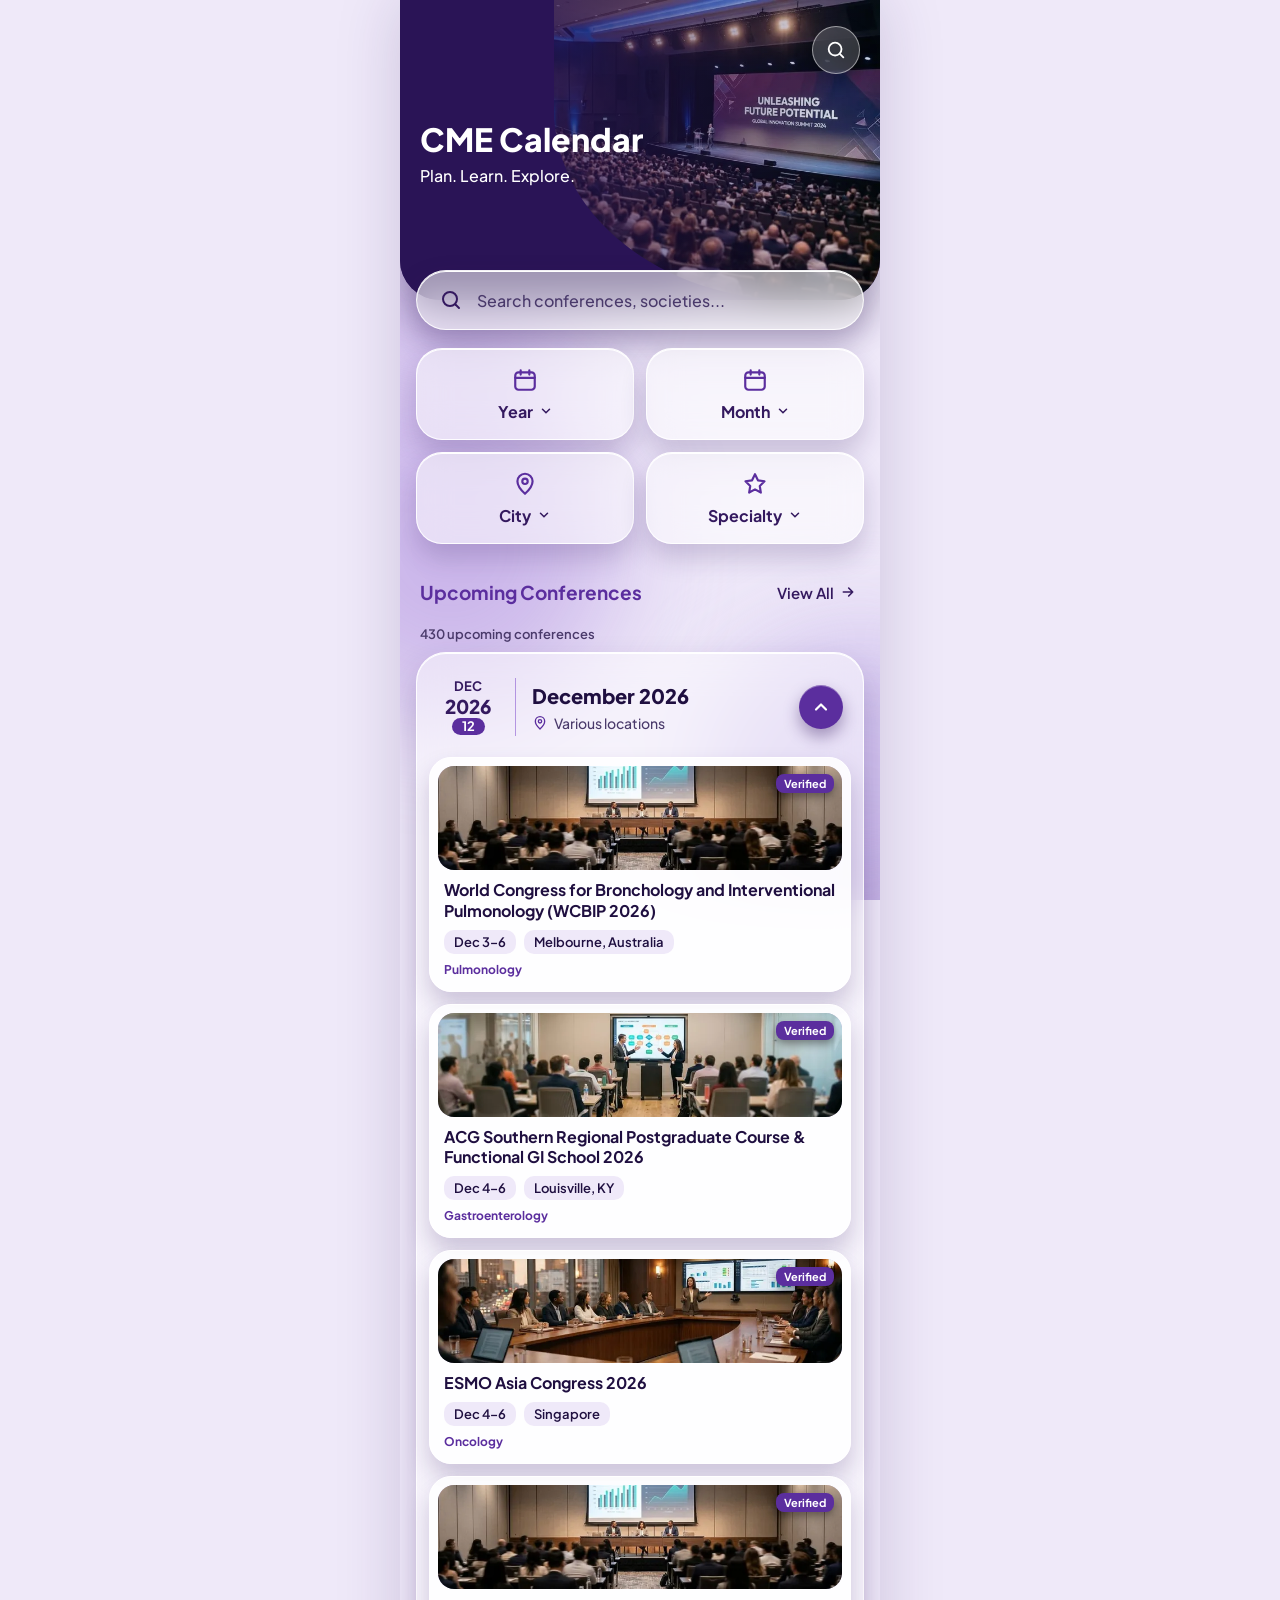
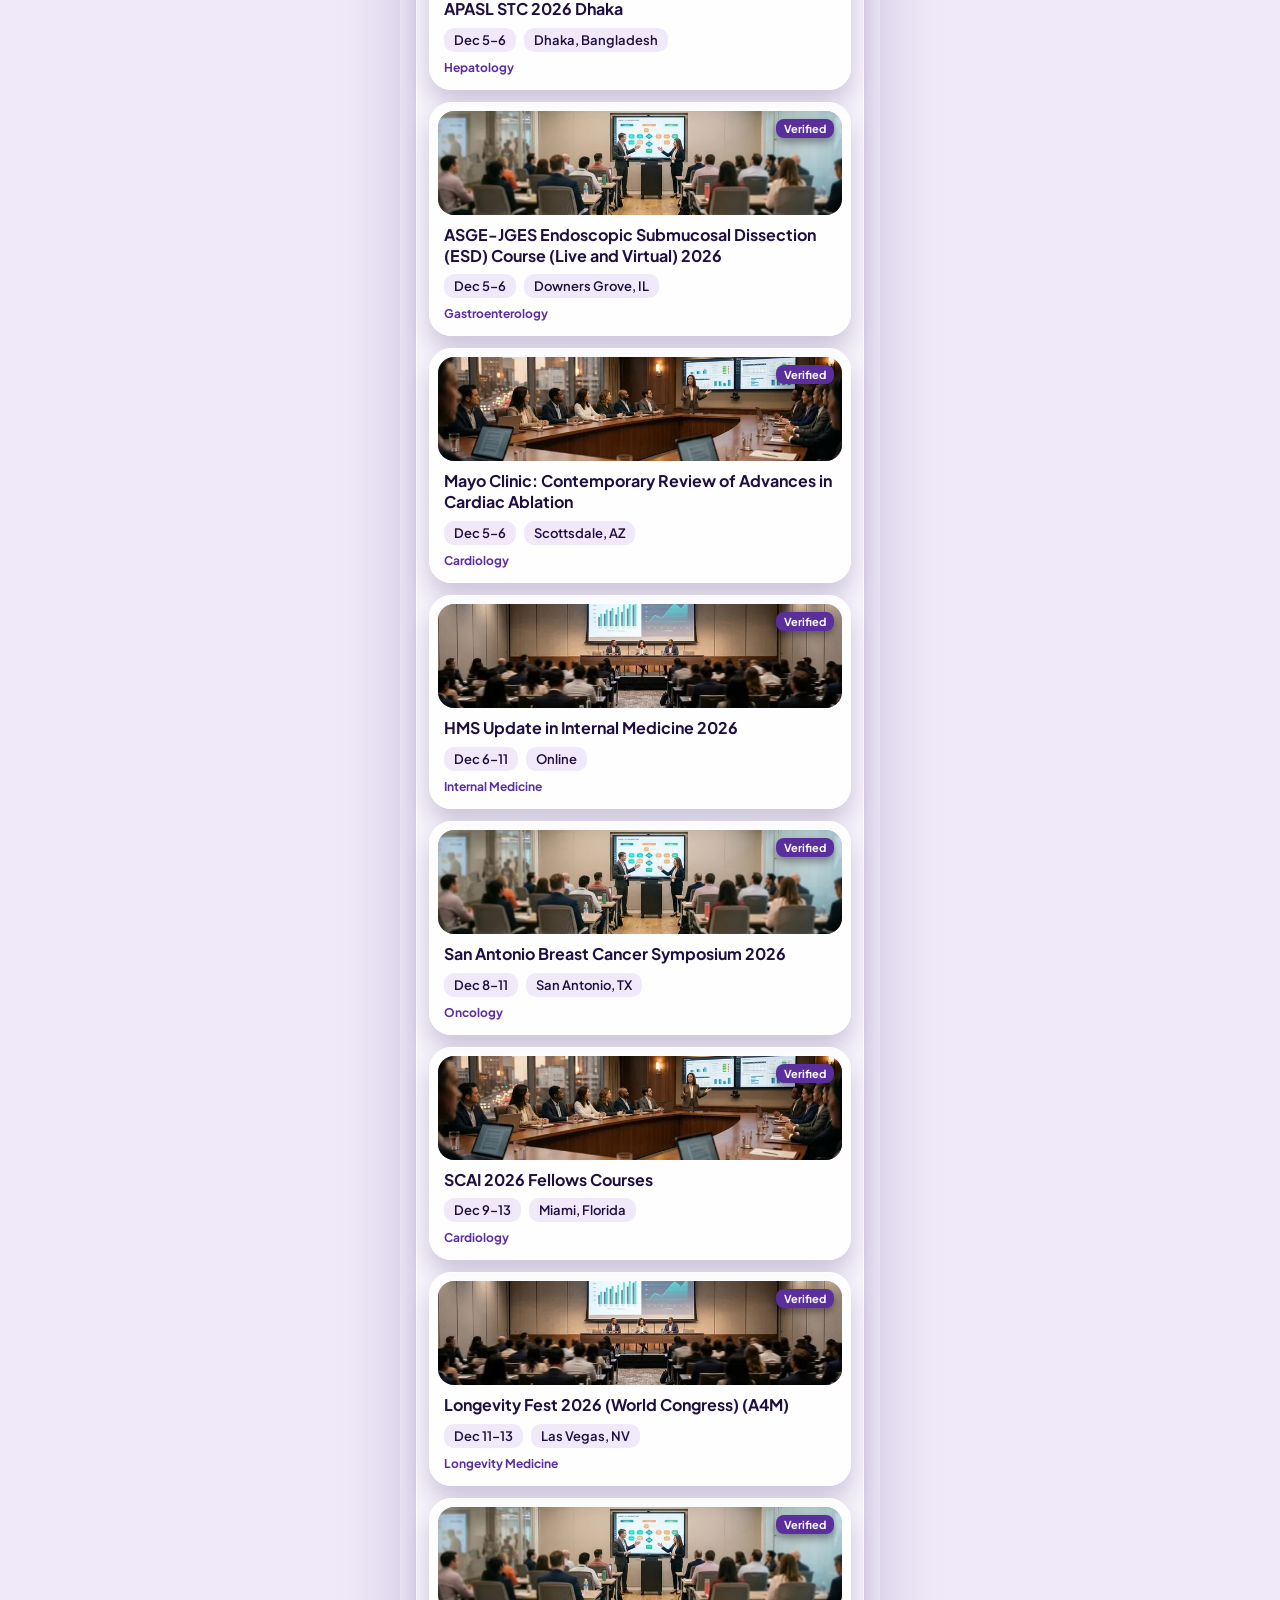
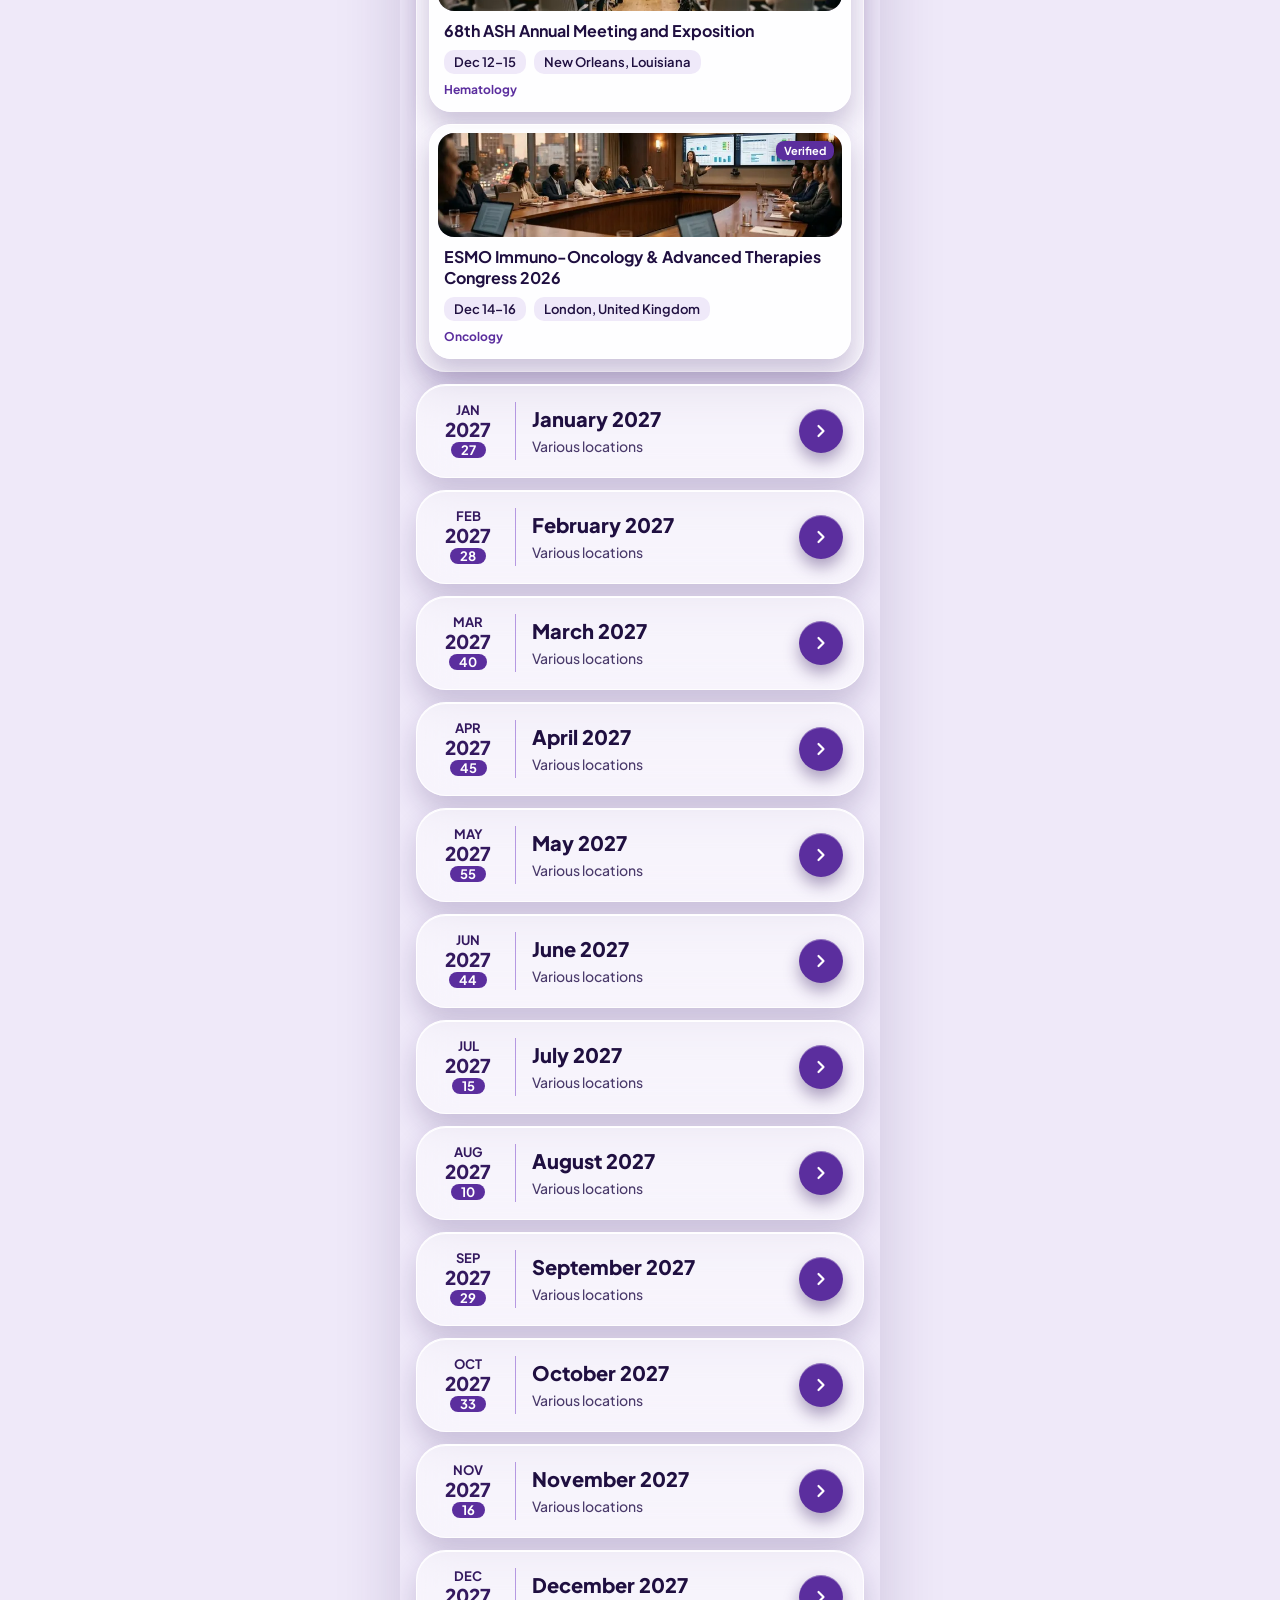
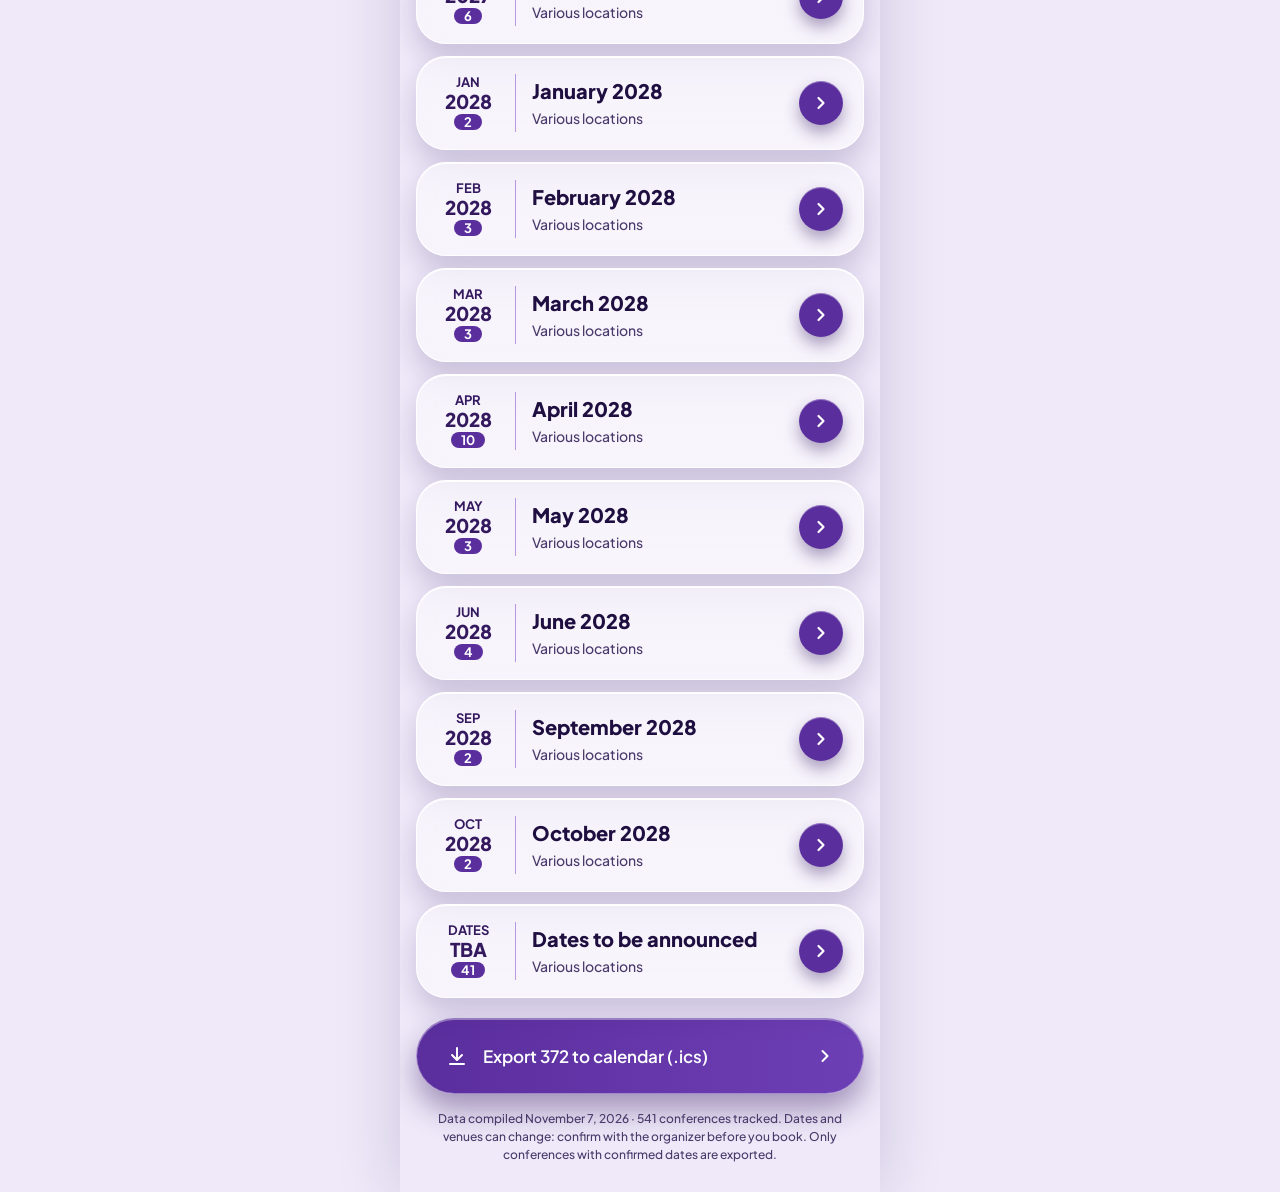
==== commit b879cc4c: "Remove Brevista branding from the app; slogan now "Plan. Learn. Explore." Co-Authored-By: Claude Son" ====
--- a/index.html
+++ b/index.html
@@ -3,7 +3,7 @@
 <head>
 <meta charset="utf-8">
 <meta name="viewport" content="width=device-width, initial-scale=1, viewport-fit=cover">
-<title>Brevista CME Calendar</title>
+<title>CME Calendar</title>
 <meta name="description" content="A verified calendar of upcoming CME conferences worldwide. Search, filter and export to your calendar.">
 <meta name="theme-color" content="#34195F">
 <meta name="apple-mobile-web-app-capable" content="yes">
@@ -24,15 +24,11 @@
     <img class="hero-img" src="img/stage.webp" width="1000" height="545" alt="" fetchpriority="high" decoding="async">
     <div class="hero-shade"></div>
     <div class="hero-top">
-      <div class="brand">
-        <svg width="34" height="34" viewBox="0 0 34 34" fill="none" aria-hidden="true"><path d="M17 31C10 25 8 17 11 8c4 3 6 8 6 13z" fill="#CDBDEC"/><path d="M17 31c7-6 9-14 6-23-4 3-6 8-6 13z" fill="#fff"/><path d="M6 16c4 0 7 3 8 8-4 0-7-3-8-8z" fill="#CDBDEC" opacity=".8"/></svg>
-        Brevista
-      </div>
       <button class="round-glass" id="heroSearch" type="button" aria-label="Go to search"><svg width="22" height="22" viewBox="0 0 24 24" fill="none" stroke="#fff" stroke-width="2" stroke-linecap="round" aria-hidden="true"><circle cx="11" cy="11" r="7"/><path d="M20 20l-3.5-3.5"/></svg></button>
     </div>
     <div class="hero-copy">
       <h1>CME Calendar</h1>
-      <p>Discover. Plan. Stay Ahead.</p>
+      <p>Plan. Learn. Explore.</p>
     </div>
   </header>
 
--- a/styles.css
+++ b/styles.css
@@ -1,4 +1,4 @@
-/* Brevista CME Calendar - Design E (tonal blocks + glass and depth) */
+/* CME Calendar - Design E (tonal blocks + glass and depth) */
 @font-face{font-family:"Plus Jakarta Sans";font-weight:500;font-display:swap;src:url(fonts/pjs-500.woff2) format("woff2")}
 @font-face{font-family:"Plus Jakarta Sans";font-weight:600;font-display:swap;src:url(fonts/pjs-600.woff2) format("woff2")}
 @font-face{font-family:"Plus Jakarta Sans";font-weight:700;font-display:swap;src:url(fonts/pjs-700.woff2) format("woff2")}
@@ -27,8 +27,7 @@
 .hero-img{position:absolute;right:0;top:0;width:68%;height:100%;object-fit:cover;object-position:75% 55%;border-bottom-left-radius:240px 190px}
 .hero-shade{position:absolute;inset:0;background:linear-gradient(90deg,rgba(42,20,86,.95) 0%,rgba(42,20,86,.6) 45%,rgba(42,20,86,.05) 100%)}
 .hero-top{position:relative;padding:calc(26px + env(safe-area-inset-top)) 20px 0;display:flex;justify-content:space-between;align-items:center}
-.brand{display:flex;align-items:center;gap:8px;color:#fff;font-size:24px;font-weight:700}
-.round-glass{width:48px;height:48px;border-radius:50%;border:1px solid rgba(255,255,255,.5);background:rgba(255,255,255,.18);-webkit-backdrop-filter:blur(10px);backdrop-filter:blur(10px);display:flex;align-items:center;justify-content:center;box-shadow:0 8px 18px rgba(0,0,0,.3)}
+.round-glass{margin-left:auto;width:48px;height:48px;border-radius:50%;border:1px solid rgba(255,255,255,.5);background:rgba(255,255,255,.18);-webkit-backdrop-filter:blur(10px);backdrop-filter:blur(10px);display:flex;align-items:center;justify-content:center;box-shadow:0 8px 18px rgba(0,0,0,.3)}
 .hero-copy{position:relative;padding:48px 20px 0;color:#fff}
 .hero-copy h1{margin:0;font-size:32px;line-height:1.1;font-weight:800}
 .hero-copy p{margin:8px 0 0;font-size:16px;font-weight:500}
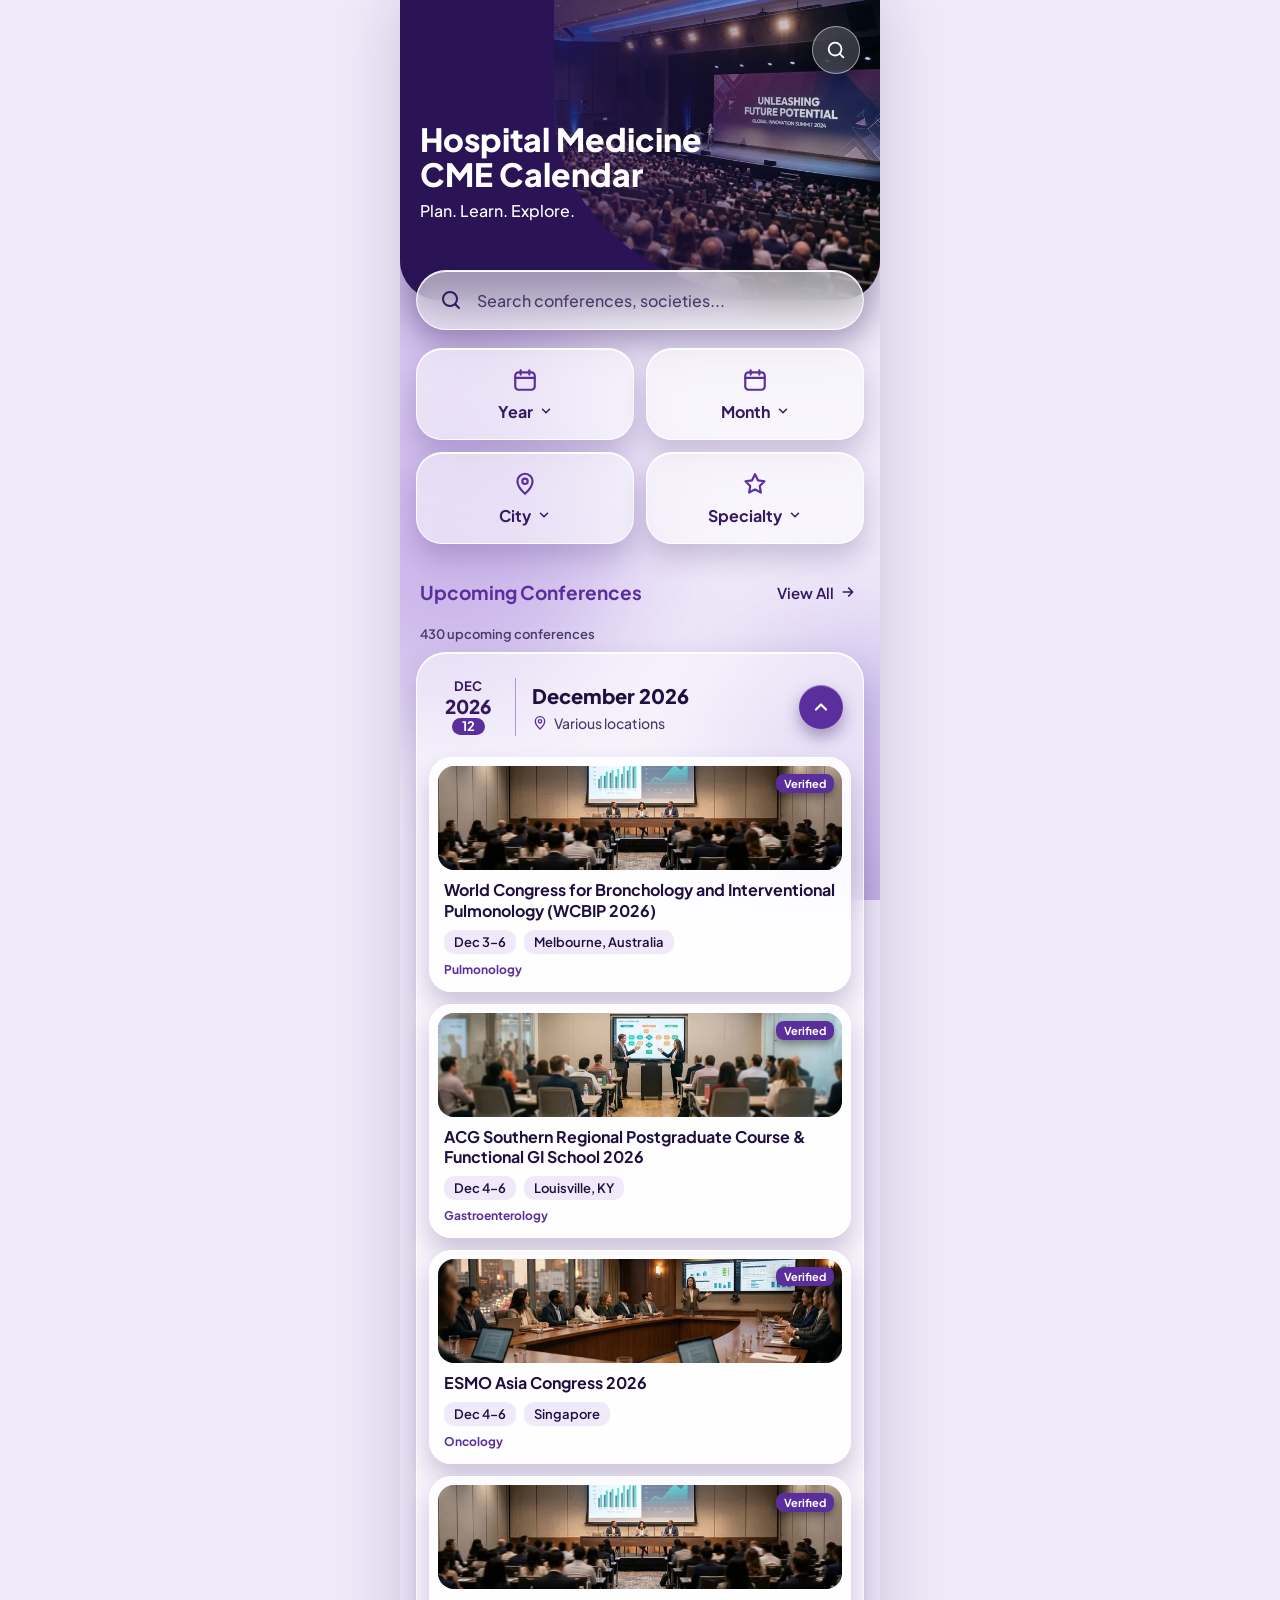
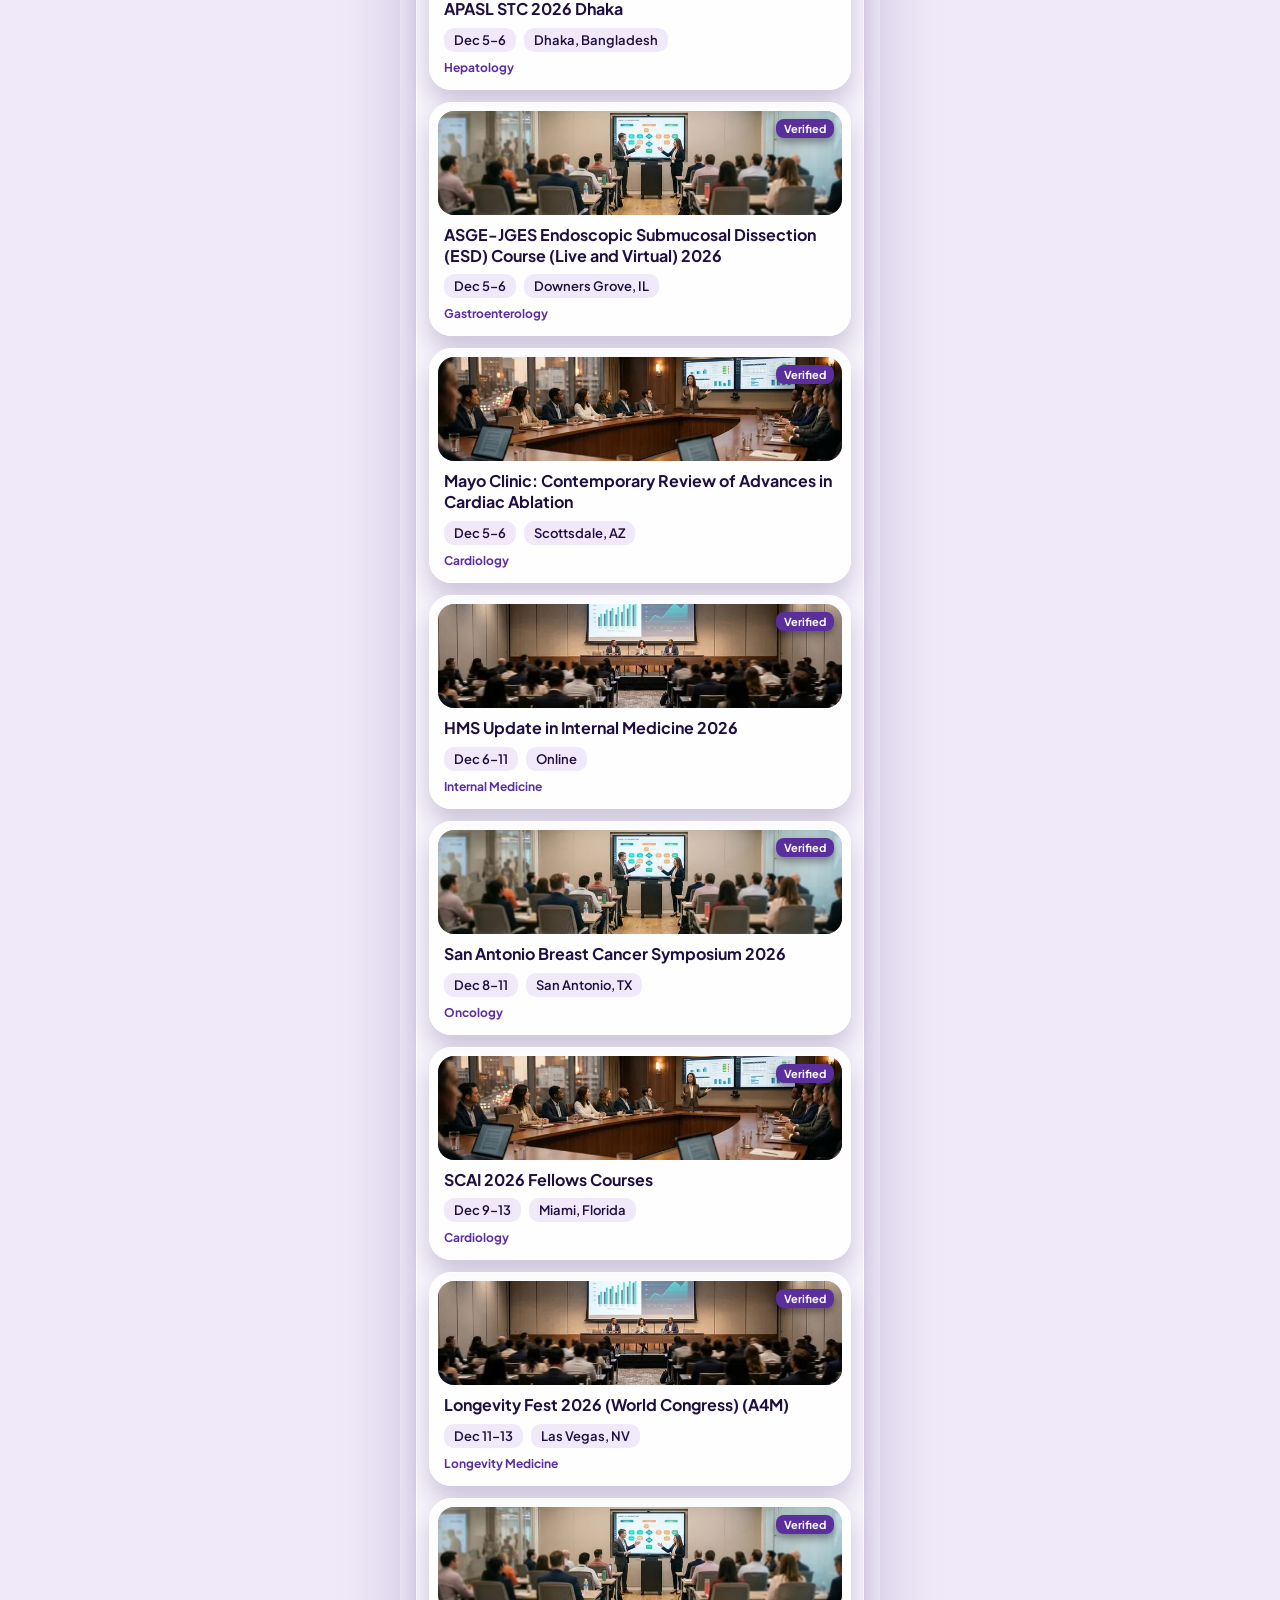
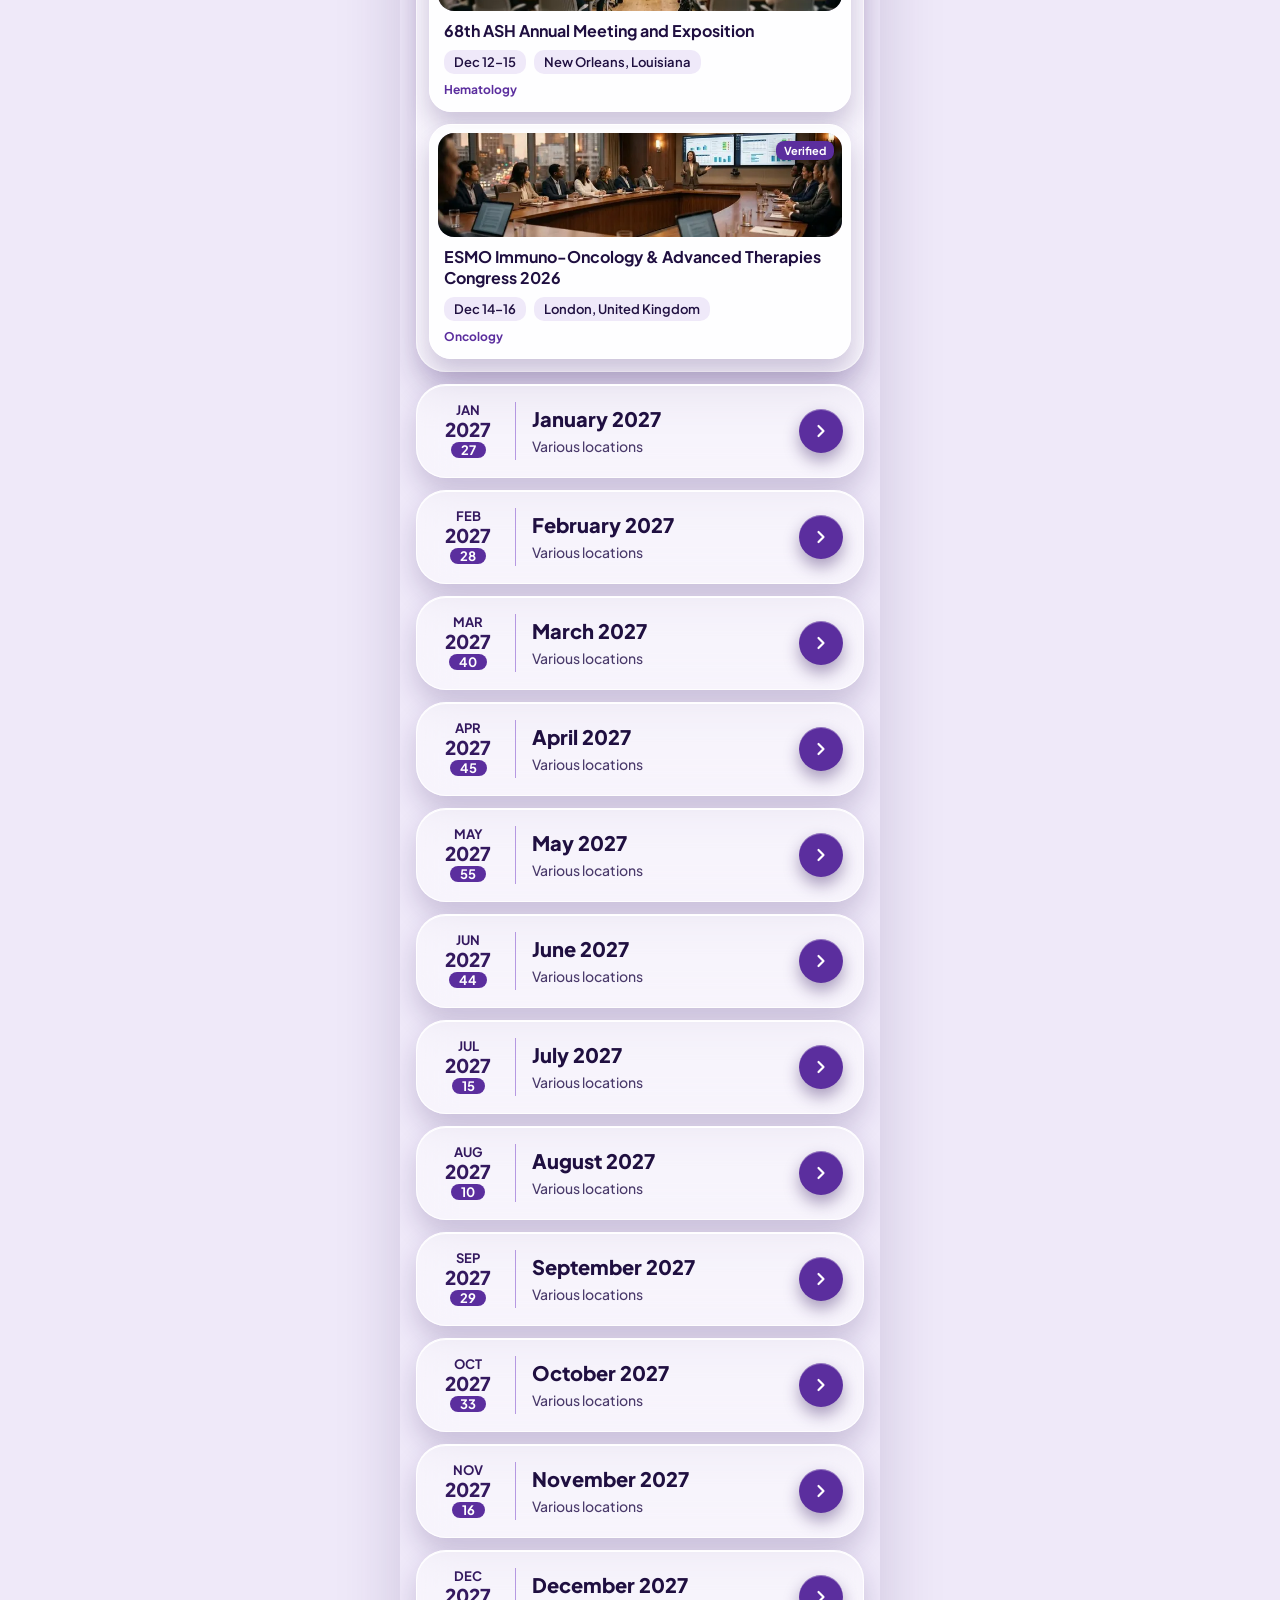
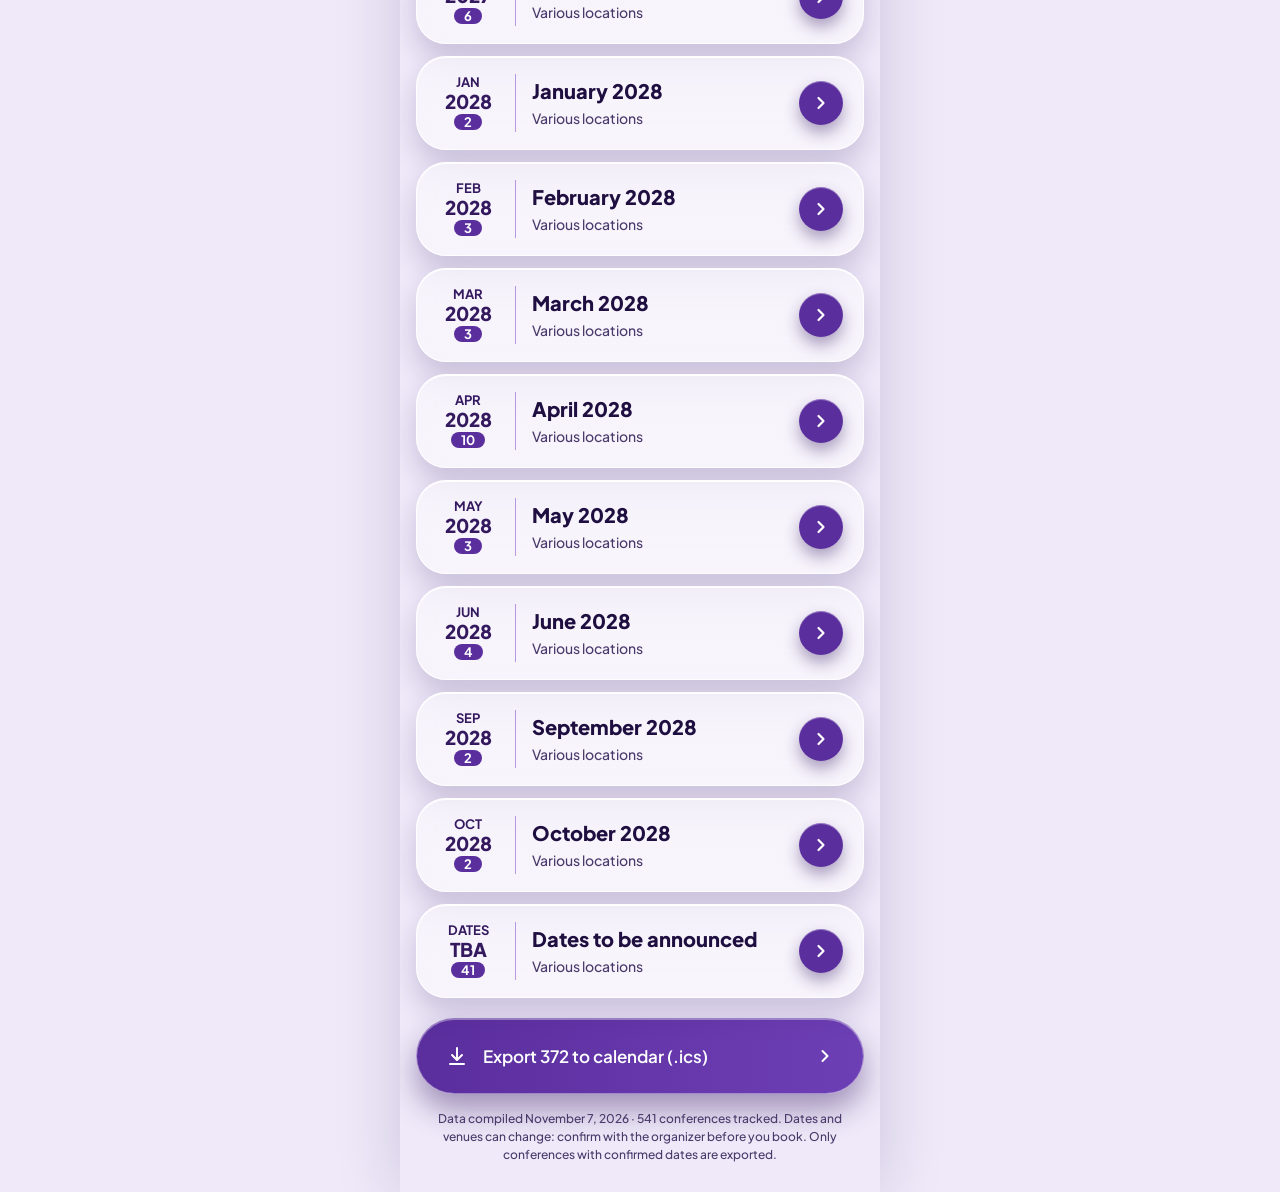
==== commit e8fcf9e0: "Title: "Hospital Medicine CME Calendar" Co-Authored-By: Claude Sonnet 5.5 <noreply@anthropic.com> Cl" ====
--- a/index.html
+++ b/index.html
@@ -3,7 +3,7 @@
 <head>
 <meta charset="utf-8">
 <meta name="viewport" content="width=device-width, initial-scale=1, viewport-fit=cover">
-<title>CME Calendar</title>
+<title>Hospital Medicine CME Calendar</title>
 <meta name="description" content="A verified calendar of upcoming CME conferences worldwide. Search, filter and export to your calendar.">
 <meta name="theme-color" content="#34195F">
 <meta name="apple-mobile-web-app-capable" content="yes">
@@ -27,7 +27,7 @@
       <button class="round-glass" id="heroSearch" type="button" aria-label="Go to search"><svg width="22" height="22" viewBox="0 0 24 24" fill="none" stroke="#fff" stroke-width="2" stroke-linecap="round" aria-hidden="true"><circle cx="11" cy="11" r="7"/><path d="M20 20l-3.5-3.5"/></svg></button>
     </div>
     <div class="hero-copy">
-      <h1>CME Calendar</h1>
+      <h1>Hospital Medicine CME Calendar</h1>
       <p>Plan. Learn. Explore.</p>
     </div>
   </header>
--- a/styles.css
+++ b/styles.css
@@ -29,7 +29,7 @@
 .hero-top{position:relative;padding:calc(26px + env(safe-area-inset-top)) 20px 0;display:flex;justify-content:space-between;align-items:center}
 .round-glass{margin-left:auto;width:48px;height:48px;border-radius:50%;border:1px solid rgba(255,255,255,.5);background:rgba(255,255,255,.18);-webkit-backdrop-filter:blur(10px);backdrop-filter:blur(10px);display:flex;align-items:center;justify-content:center;box-shadow:0 8px 18px rgba(0,0,0,.3)}
 .hero-copy{position:relative;padding:48px 20px 0;color:#fff}
-.hero-copy h1{margin:0;font-size:32px;line-height:1.1;font-weight:800}
+.hero-copy h1{margin:0;max-width:82%;text-wrap:balance;font-size:32px;line-height:1.1;font-weight:800}
 .hero-copy p{margin:8px 0 0;font-size:16px;font-weight:500}
 /* search */
 .search-wrap{margin:-30px 16px 0;position:relative}
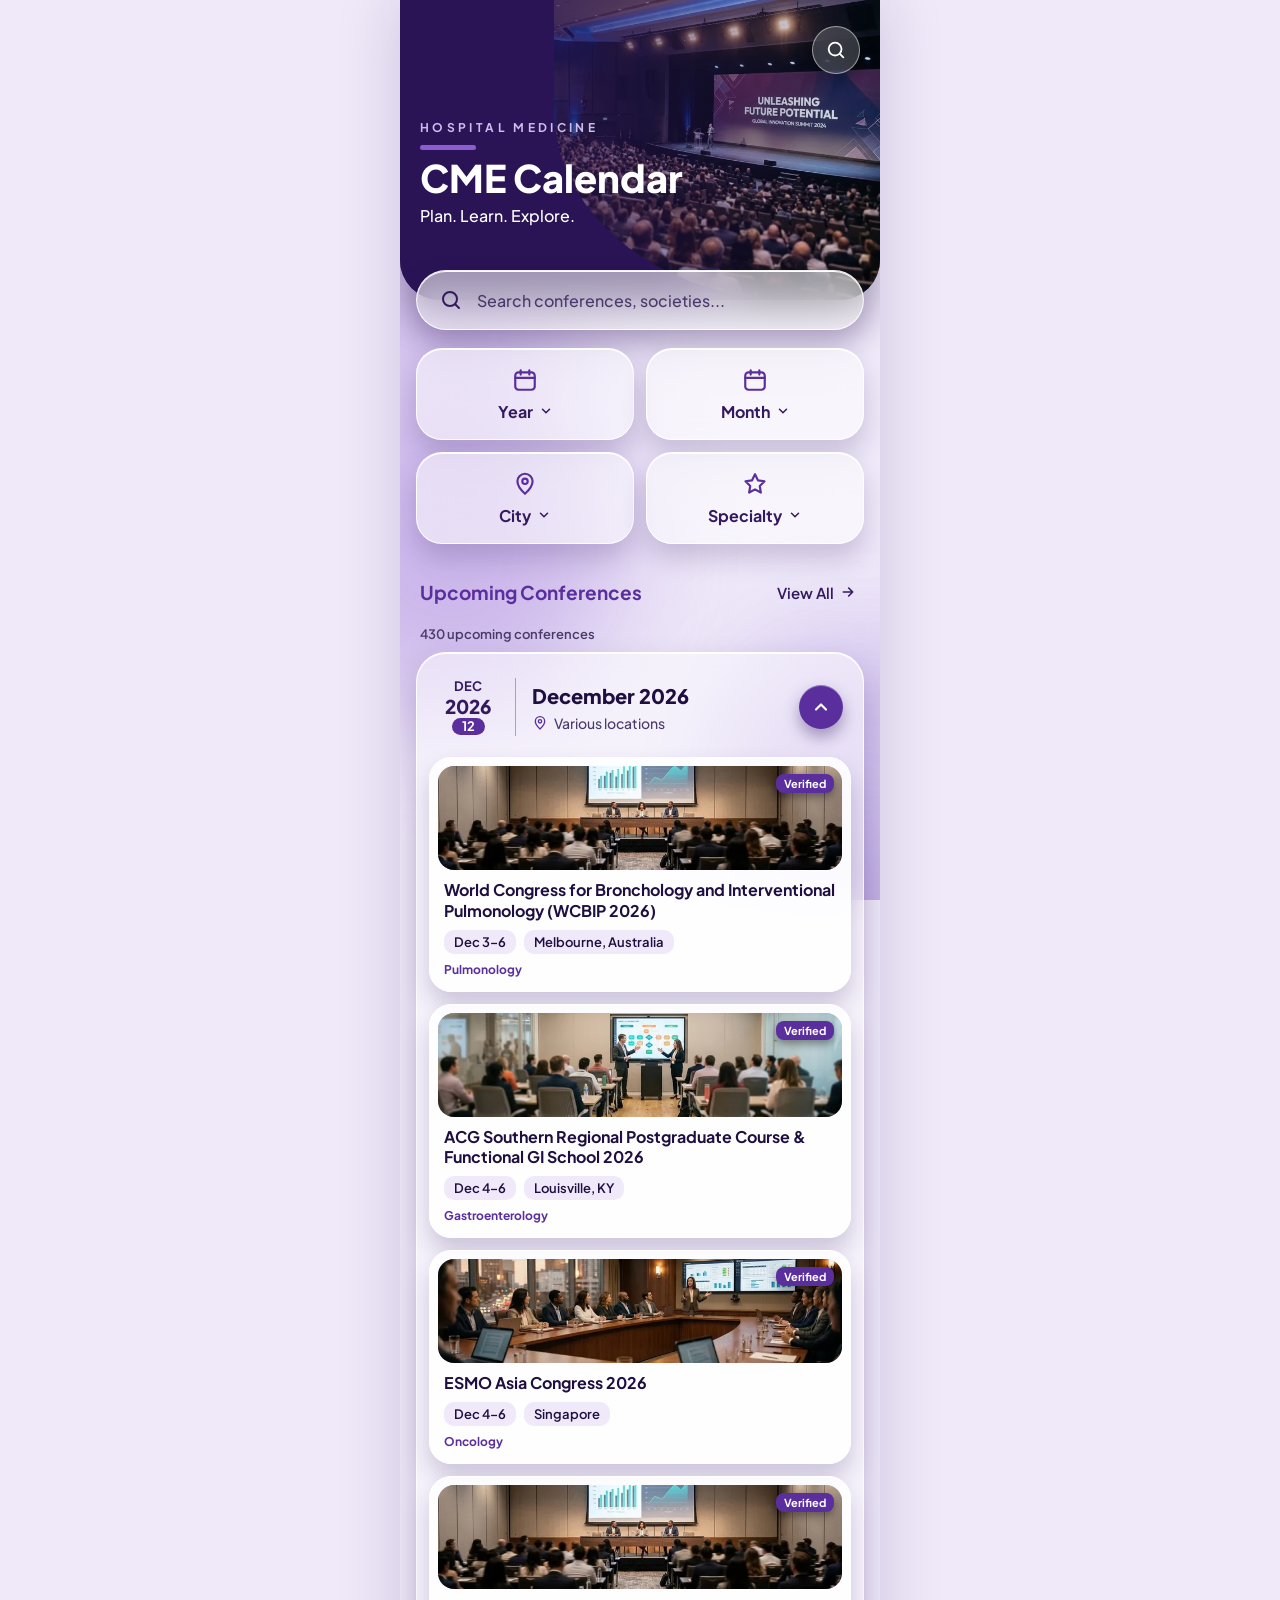
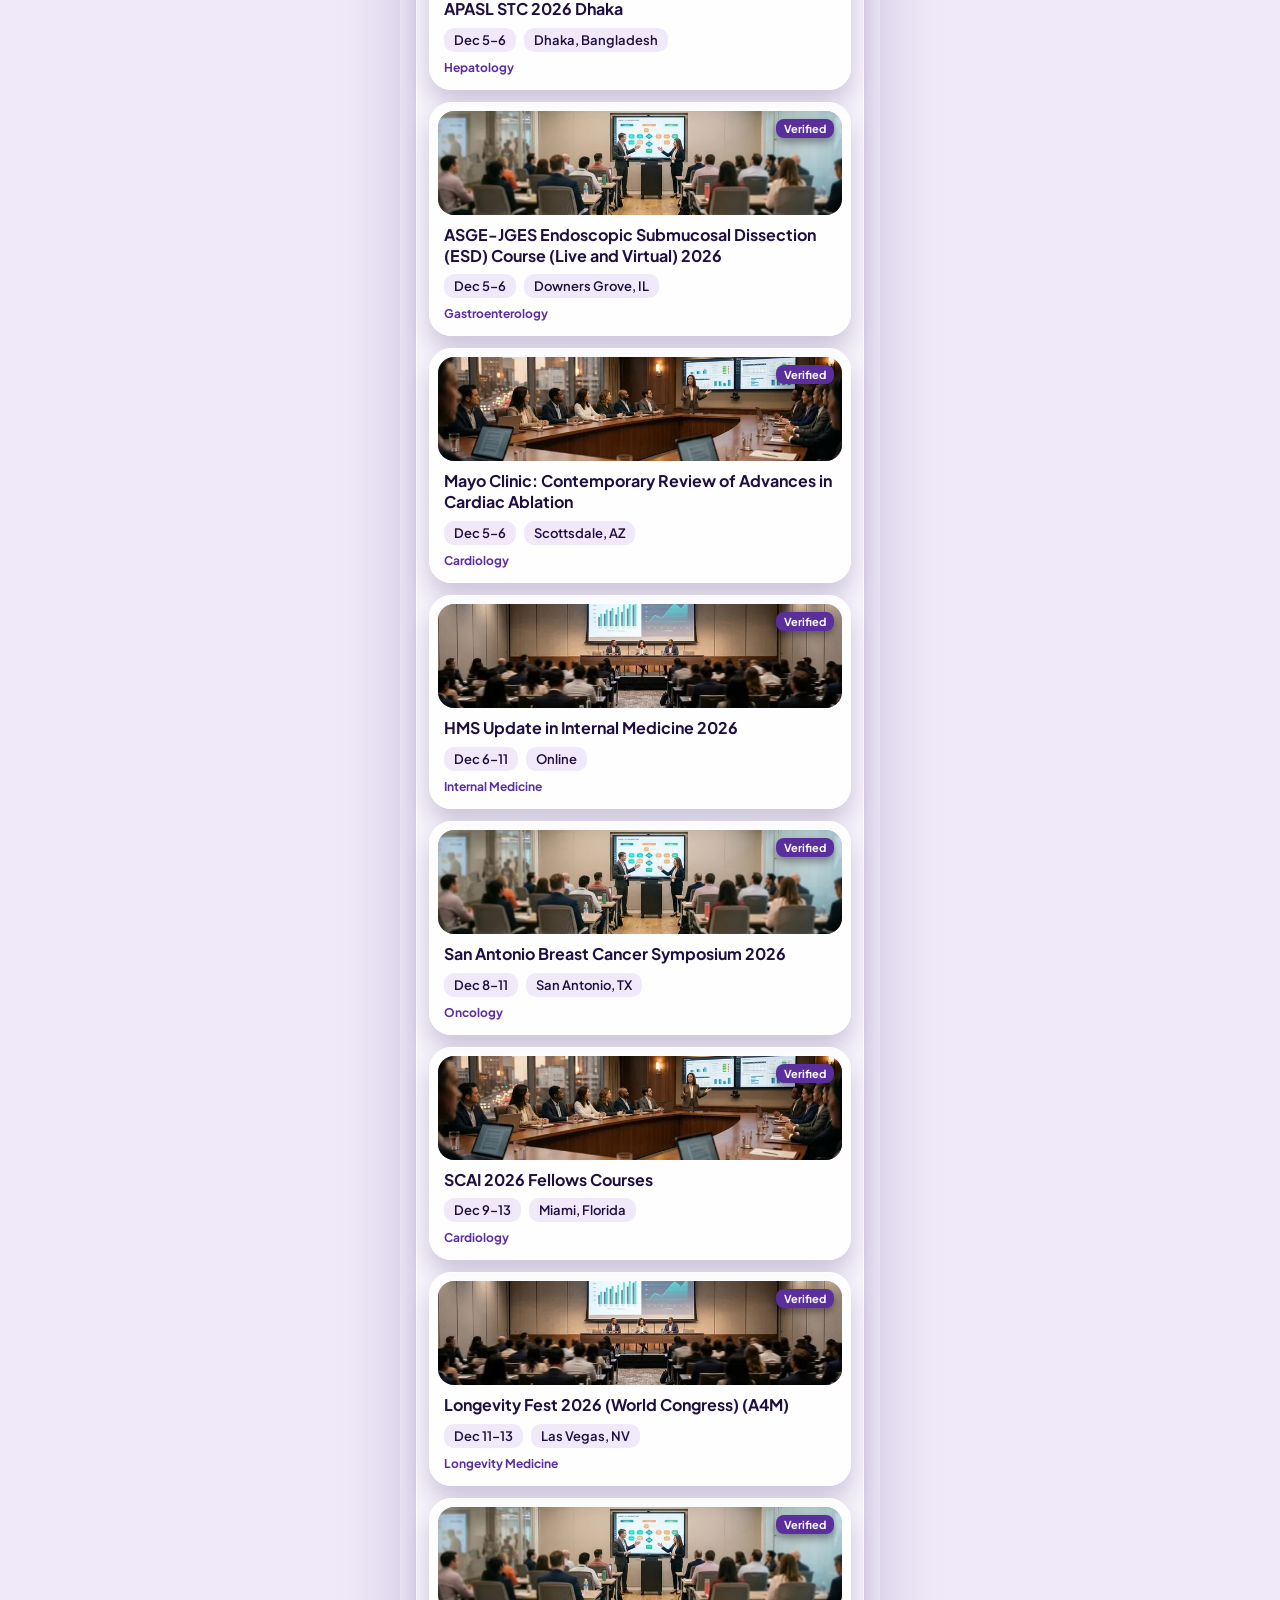
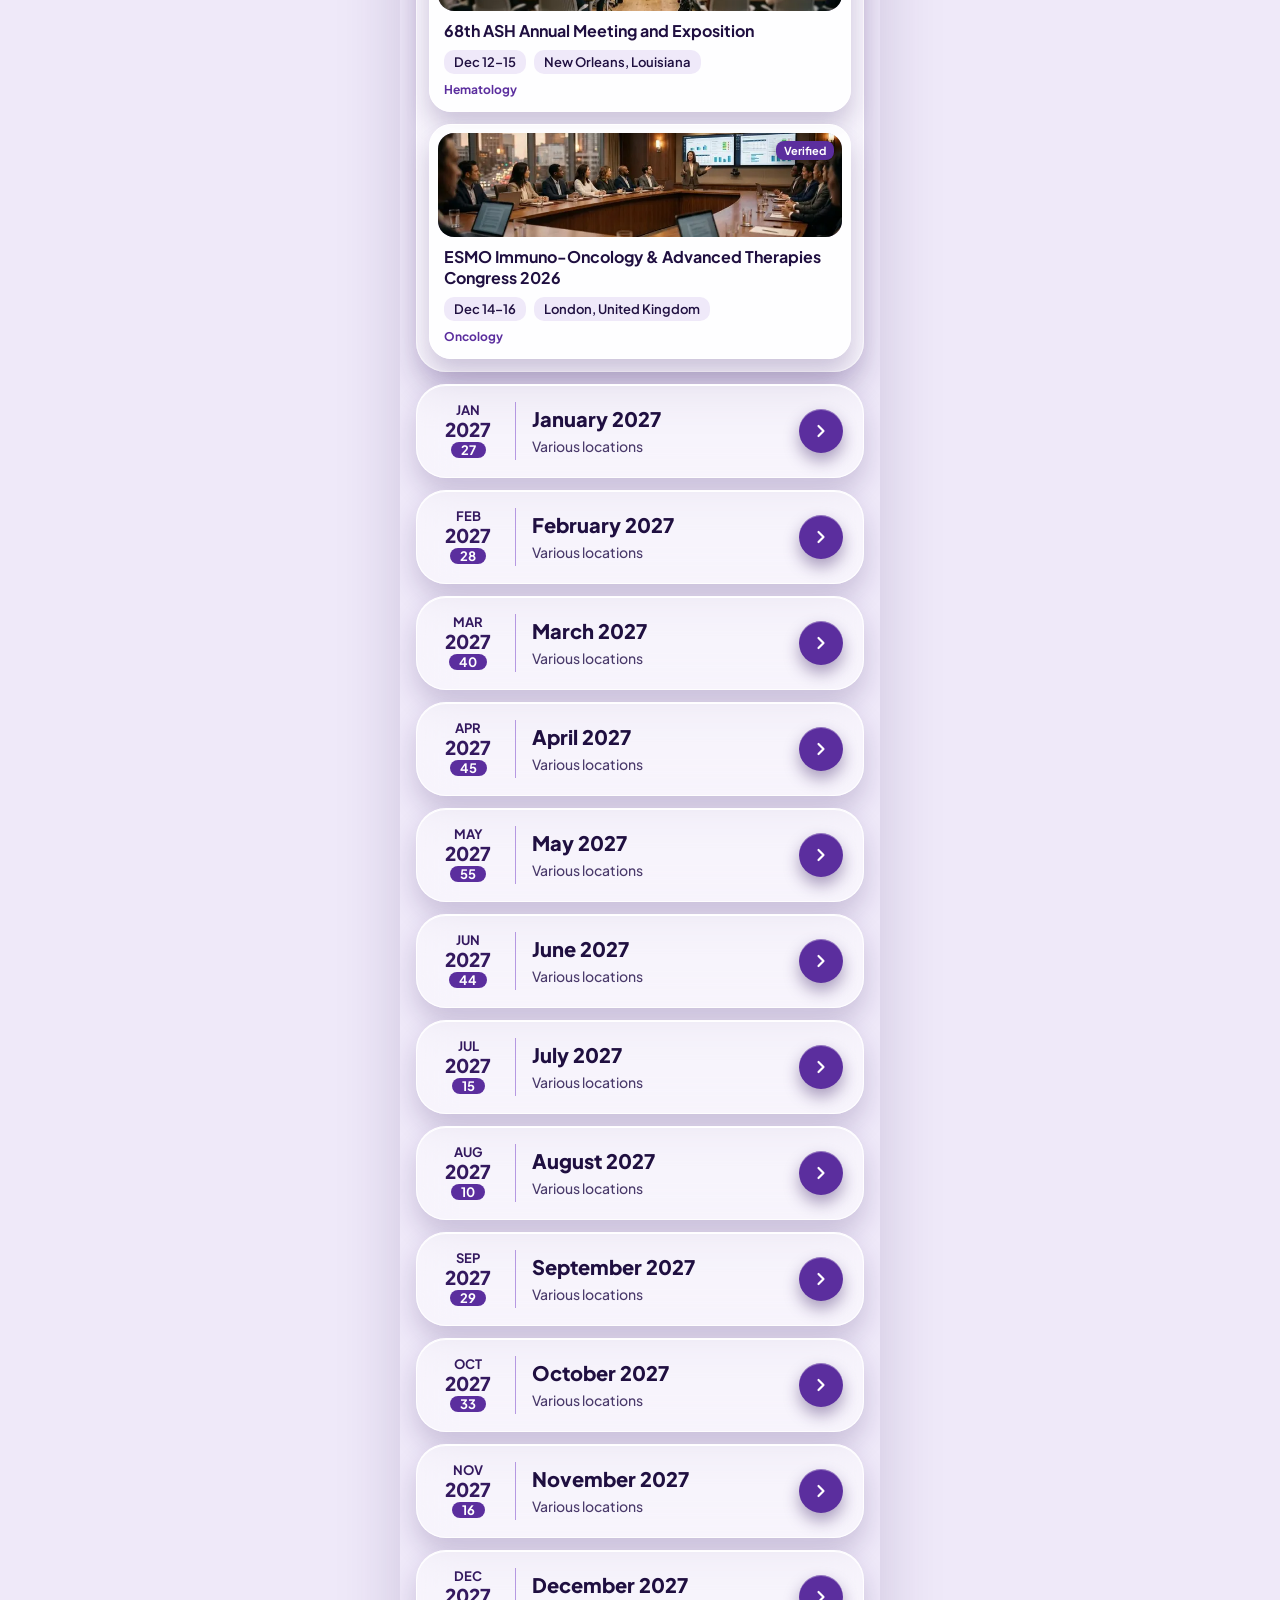
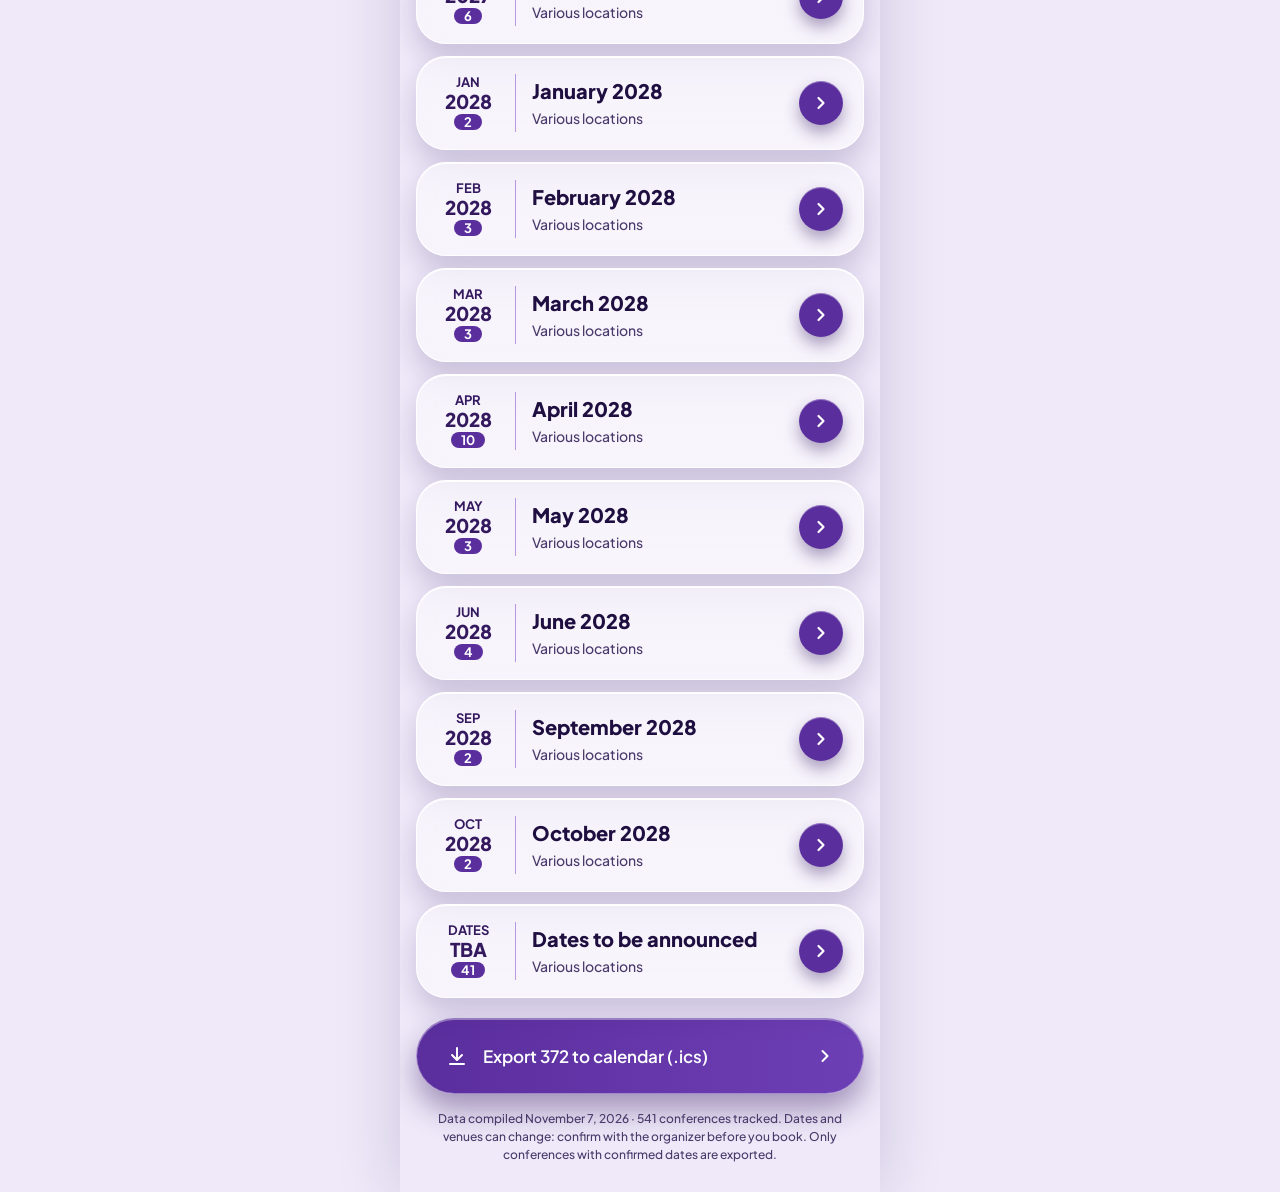
==== commit b0f32707: "Header title style: tracked-caps "Hospital Medicine" label, accent bar, large "CME Calendar" Co-Auth" ====
--- a/index.html
+++ b/index.html
@@ -27,7 +27,7 @@
       <button class="round-glass" id="heroSearch" type="button" aria-label="Go to search"><svg width="22" height="22" viewBox="0 0 24 24" fill="none" stroke="#fff" stroke-width="2" stroke-linecap="round" aria-hidden="true"><circle cx="11" cy="11" r="7"/><path d="M20 20l-3.5-3.5"/></svg></button>
     </div>
     <div class="hero-copy">
-      <h1>Hospital Medicine CME Calendar</h1>
+      <h1><span class="h-eyebrow">Hospital Medicine</span> <span class="h-bar" aria-hidden="true"></span><span class="h-name">CME Calendar</span></h1>
       <p>Plan. Learn. Explore.</p>
     </div>
   </header>
--- a/styles.css
+++ b/styles.css
@@ -29,7 +29,10 @@
 .hero-top{position:relative;padding:calc(26px + env(safe-area-inset-top)) 20px 0;display:flex;justify-content:space-between;align-items:center}
 .round-glass{margin-left:auto;width:48px;height:48px;border-radius:50%;border:1px solid rgba(255,255,255,.5);background:rgba(255,255,255,.18);-webkit-backdrop-filter:blur(10px);backdrop-filter:blur(10px);display:flex;align-items:center;justify-content:center;box-shadow:0 8px 18px rgba(0,0,0,.3)}
 .hero-copy{position:relative;padding:48px 20px 0;color:#fff}
-.hero-copy h1{margin:0;max-width:82%;text-wrap:balance;font-size:32px;line-height:1.1;font-weight:800}
+.hero-copy h1{margin:0;line-height:1.05;font-weight:800}
+.h-eyebrow{display:block;font-size:12px;font-weight:700;letter-spacing:.28em;text-transform:uppercase;color:var(--lilac)}
+.h-bar{display:block;width:56px;height:5px;border-radius:3px;background:var(--orchid);margin:10px 0 8px}
+.h-name{display:block;font-size:38px;font-weight:800}
 .hero-copy p{margin:8px 0 0;font-size:16px;font-weight:500}
 /* search */
 .search-wrap{margin:-30px 16px 0;position:relative}
@@ -124,4 +127,4 @@
   .tile.on{background:linear-gradient(160deg,var(--violet),var(--mid))}
   .round-glass{background:rgba(255,255,255,.3)}
 }
-@media(max-width:359px){.hero-copy h1{font-size:28px}.m-name{font-size:17px}.m-head{gap:12px;padding:0 14px}.m-date{min-width:54px}.export{padding:0 20px;font-size:15px}.up-head h2{font-size:17px}.linkbtn{white-space:nowrap}.search{padding:0 18px}.search input{font-size:15px}}
+@media(max-width:359px){.h-name{font-size:32px}.h-eyebrow{font-size:11px;letter-spacing:.22em}.m-name{font-size:17px}.m-head{gap:12px;padding:0 14px}.m-date{min-width:54px}.export{padding:0 20px;font-size:15px}.up-head h2{font-size:17px}.linkbtn{white-space:nowrap}.search{padding:0 18px}.search input{font-size:15px}}
